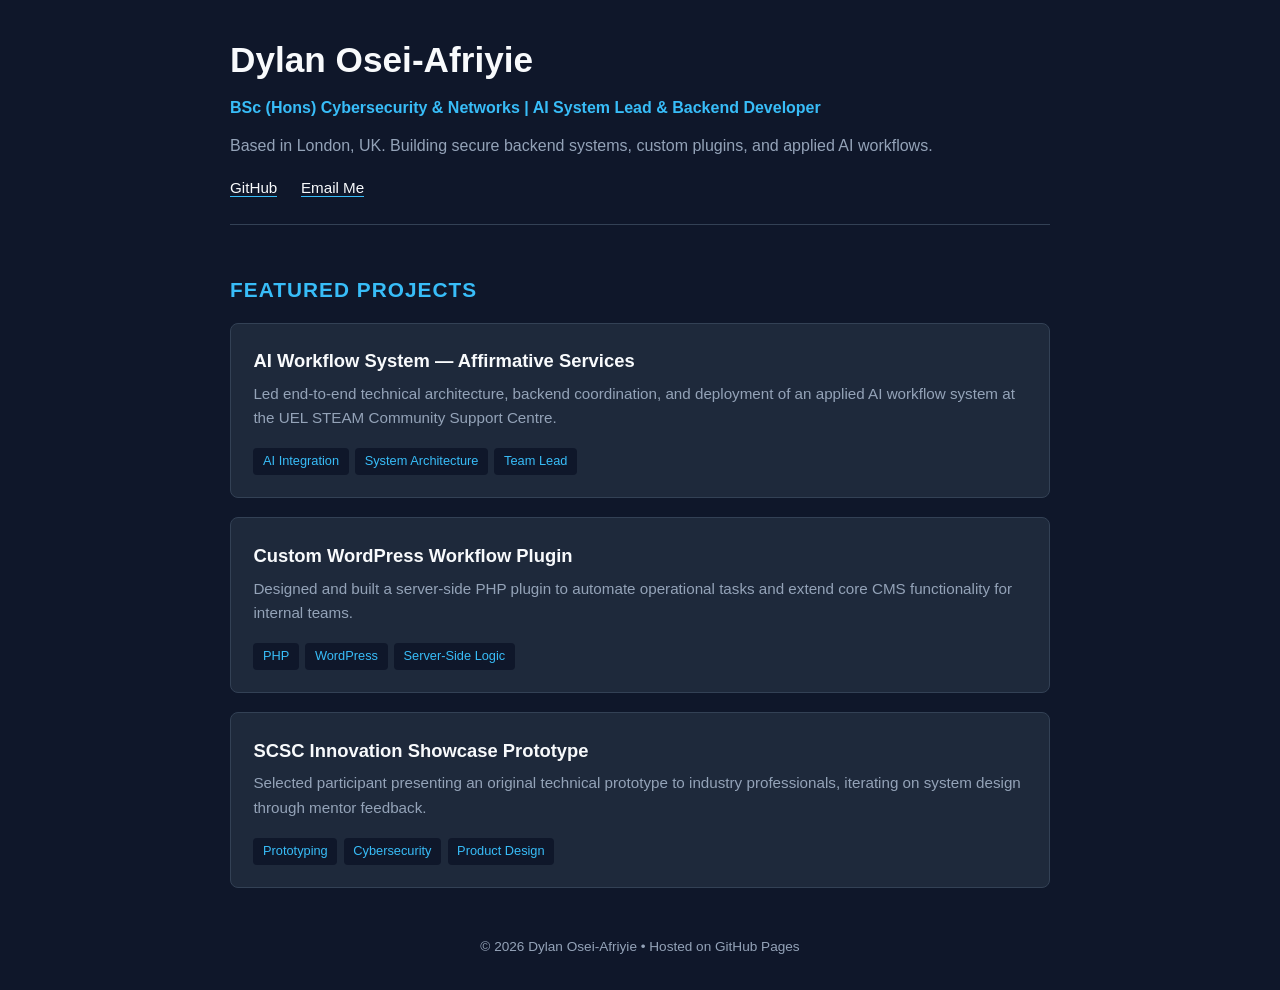
==== index.html @ 4ceb69cf "o" ====
<!DOCTYPE html>
<html lang="en">
<head>
  <meta charset="UTF-8" />
  <meta name="viewport" content="width=device-width, initial-scale=1.0" />
  <title>Dylan Osei-Afriyie | Cybersecurity & AI Systems</title>
  <style>
    :root {
      --bg: #0f172a;
      --card: #1e293b;
      --text: #f8fafc;
      --muted: #94a3b8;
      --accent: #38bdf8;
    }
    * { box-sizing: border-box; margin: 0; padding: 0; }
    body {
      font-family: -apple-system, BlinkMacSystemFont, "Segoe UI", Roboto, sans-serif;
      background: var(--bg);
      color: var(--text);
      line-height: 1.6;
      padding: 2rem 1rem;
    }
    .container { max-width: 820px; margin: 0 auto; }
    header { margin-bottom: 3rem; border-bottom: 1px solid #334155; padding-bottom: 1.5rem; }
    h1 { font-size: 2.2rem; margin-bottom: 0.4rem; }
    .subtitle { color: var(--accent); font-weight: 600; margin-bottom: 0.8rem; }
    .links a {
      color: var(--text);
      text-decoration: none;
      margin-right: 1.2rem;
      font-size: 0.95rem;
      border-bottom: 1px solid var(--accent);
    }
    h2 { font-size: 1.3rem; margin: 2rem 0 1rem; color: var(--accent); text-transform: uppercase; letter-spacing: 0.05em; }
    .grid { display: grid; gap: 1.2rem; }
    .card {
      background: var(--card);
      padding: 1.4rem;
      border-radius: 8px;
      border: 1px solid #334155;
    }
    .card h3 { margin-bottom: 0.4rem; font-size: 1.15rem; }
    .card p { color: var(--muted); font-size: 0.95rem; margin-bottom: 0.8rem; }
    .tags span {
      display: inline-block;
      background: #0f172a;
      color: var(--accent);
      font-size: 0.8rem;
      padding: 0.2rem 0.6rem;
      border-radius: 4px;
      margin-right: 0.4rem;
      margin-top: 0.3rem;
    }
    footer { margin-top: 3rem; text-align: center; color: var(--muted); font-size: 0.85rem; }
  </style>
</head>
<body>
  <div class="container">
    <header>
      <h1>Dylan Osei-Afriyie</h1>
      <div class="subtitle">BSc (Hons) Cybersecurity & Networks | AI System Lead & Backend Developer</div>
      <p style="color: var(--muted); margin-bottom: 1rem;">
        Based in London, UK. Building secure backend systems, custom plugins, and applied AI workflows.
      </p>
      <div class="links">
        <a href="https://github.com/Pandex32" target="_blank">GitHub</a>
        <a href="mailto:dylan.osei123@gmail.com">Email Me</a>
      </div>
    </header>

    <section>
      <h2>Featured Projects</h2>
      <div class="grid">
        <div class="card">
          <h3>AI Workflow System — Affirmative Services</h3>
          <p>Led end-to-end technical architecture, backend coordination, and deployment of an applied AI workflow system at the UEL STEAM Community Support Centre.</p>
          <div class="tags">
            <span>AI Integration</span><span>System Architecture</span><span>Team Lead</span>
          </div>
        </div>

        <div class="card">
          <h3>Custom WordPress Workflow Plugin</h3>
          <p>Designed and built a server-side PHP plugin to automate operational tasks and extend core CMS functionality for internal teams.</p>
          <div class="tags">
            <span>PHP</span><span>WordPress</span><span>Server-Side Logic</span>
          </div>
        </div>

        <div class="card">
          <h3>SCSC Innovation Showcase Prototype</h3>
          <p>Selected participant presenting an original technical prototype to industry professionals, iterating on system design through mentor feedback.</p>
          <div class="tags">
            <span>Prototyping</span><span>Cybersecurity</span><span>Product Design</span>
          </div>
        </div>
      </div>
    </section>

    <footer>
      &copy; 2026 Dylan Osei-Afriyie &bull; Hosted on GitHub Pages
    </footer>
  </div>
</body>
</html>
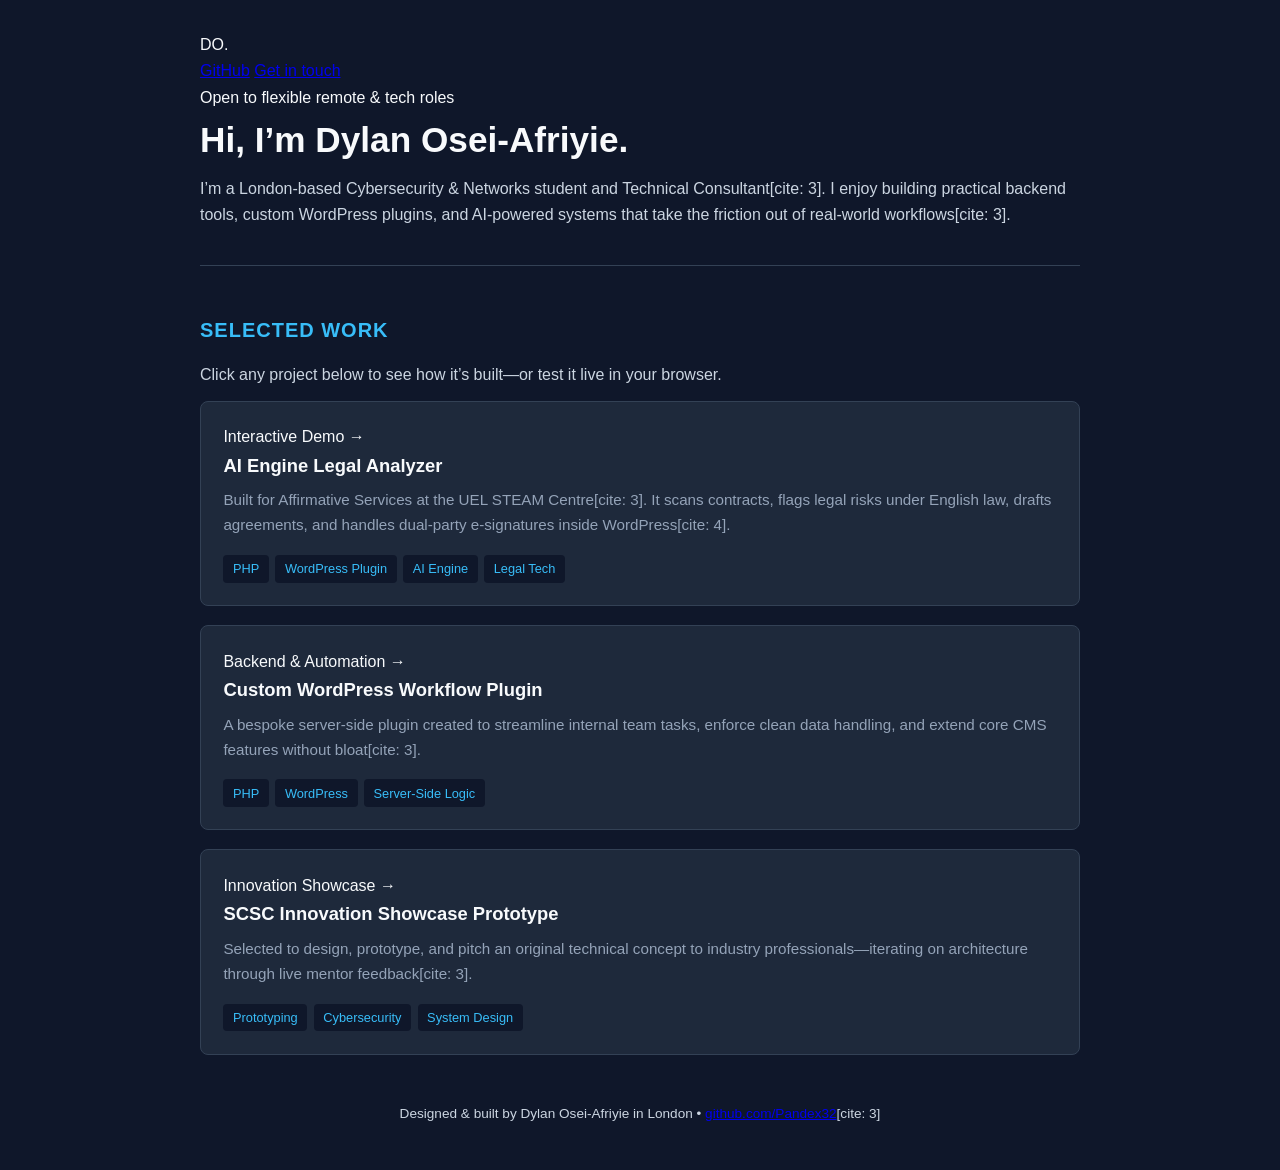
==== commit 00a3324b: "Update index.html" ====
--- a/index.html
+++ b/index.html
@@ -3,102 +3,91 @@
 <head>
   <meta charset="UTF-8" />
   <meta name="viewport" content="width=device-width, initial-scale=1.0" />
-  <title>Dylan Osei-Afriyie | Cybersecurity & AI Systems</title>
-  <style>
-    :root {
-      --bg: #0f172a;
-      --card: #1e293b;
-      --text: #f8fafc;
-      --muted: #94a3b8;
-      --accent: #38bdf8;
-    }
-    * { box-sizing: border-box; margin: 0; padding: 0; }
-    body {
-      font-family: -apple-system, BlinkMacSystemFont, "Segoe UI", Roboto, sans-serif;
-      background: var(--bg);
-      color: var(--text);
-      line-height: 1.6;
-      padding: 2rem 1rem;
-    }
-    .container { max-width: 820px; margin: 0 auto; }
-    header { margin-bottom: 3rem; border-bottom: 1px solid #334155; padding-bottom: 1.5rem; }
-    h1 { font-size: 2.2rem; margin-bottom: 0.4rem; }
-    .subtitle { color: var(--accent); font-weight: 600; margin-bottom: 0.8rem; }
-    .links a {
-      color: var(--text);
-      text-decoration: none;
-      margin-right: 1.2rem;
-      font-size: 0.95rem;
-      border-bottom: 1px solid var(--accent);
-    }
-    h2 { font-size: 1.3rem; margin: 2rem 0 1rem; color: var(--accent); text-transform: uppercase; letter-spacing: 0.05em; }
-    .grid { display: grid; gap: 1.2rem; }
-    .card {
-      background: var(--card);
-      padding: 1.4rem;
-      border-radius: 8px;
-      border: 1px solid #334155;
-    }
-    .card h3 { margin-bottom: 0.4rem; font-size: 1.15rem; }
-    .card p { color: var(--muted); font-size: 0.95rem; margin-bottom: 0.8rem; }
-    .tags span {
-      display: inline-block;
-      background: #0f172a;
-      color: var(--accent);
-      font-size: 0.8rem;
-      padding: 0.2rem 0.6rem;
-      border-radius: 4px;
-      margin-right: 0.4rem;
-      margin-top: 0.3rem;
-    }
-    footer { margin-top: 3rem; text-align: center; color: var(--muted); font-size: 0.85rem; }
-  </style>
+  <title>Dylan Osei-Afriyie — Cybersecurity, Backend &amp; AI Systems</title>
+  <link rel="preconnect" href="https://fonts.googleapis.com">
+  <link rel="preconnect" href="https://fonts.gstatic.com" crossorigin>
+  <link href="https://fonts.googleapis.com/css2?family=Fraunces:opsz,wght@9..144,500;9..144,600&family=Plus+Jakarta+Sans:wght@400;500;600&display=swap" rel="stylesheet">
+  <link rel="stylesheet" href="style.css" />
 </head>
 <body>
   <div class="container">
-    <header>
-      <h1>Dylan Osei-Afriyie</h1>
-      <div class="subtitle">BSc (Hons) Cybersecurity & Networks | AI System Lead & Backend Developer</div>
-      <p style="color: var(--muted); margin-bottom: 1rem;">
-        Based in London, UK. Building secure backend systems, custom plugins, and applied AI workflows.
+    <nav class="top-nav">
+      <span class="monogram">DO.</span>
+      <div class="nav-links">
+        <a href="https://github.com/Pandex32" target="_blank" rel="noopener">GitHub</a>
+        <a href="mailto:dylan.osei123@gmail.com" class="btn-contact">Get in touch</a>
+      </div>
+    </nav>
+
+    <header class="hero">
+      <div class="status-pill">
+        <span class="dot"></span> Open to flexible remote &amp; tech roles
+      </div>
+      <h1>Hi, I’m Dylan Osei-Afriyie.</h1>
+      <p class="lead">
+        I’m a London-based Cybersecurity &amp; Networks student and Technical Consultant[cite: 3]. I enjoy building practical backend tools, custom WordPress plugins, and AI-powered systems that take the friction out of real-world workflows[cite: 3].
       </p>
-      <div class="links">
-        <a href="https://github.com/Pandex32" target="_blank">GitHub</a>
-        <a href="mailto:dylan.osei123@gmail.com">Email Me</a>
-      </div>
     </header>
 
     <section>
-      <h2>Featured Projects</h2>
+      <div class="section-header">
+        <h2>Selected Work</h2>
+        <p>Click any project below to see how it’s built—or test it live in your browser.</p>
+      </div>
+
       <div class="grid">
-        <div class="card">
-          <h3>AI Workflow System — Affirmative Services</h3>
-          <p>Led end-to-end technical architecture, backend coordination, and deployment of an applied AI workflow system at the UEL STEAM Community Support Centre.</p>
-          <div class="tags">
-            <span>AI Integration</span><span>System Architecture</span><span>Team Lead</span>
-          </div>
-        </div>
+        <a href="projects/legal-analyzer.html" class="card-link">
+          <article class="card">
+            <div class="card-top">
+              <span class="badge badge-live">Interactive Demo</span>
+              <span class="arrow">&rarr;</span>
+            </div>
+            <h3>AI Engine Legal Analyzer</h3>
+            <p>
+              Built for Affirmative Services at the UEL STEAM Centre[cite: 3]. It scans contracts, flags legal risks under English law, drafts agreements, and handles dual-party e-signatures inside WordPress[cite: 4].
+            </p>
+            <div class="tags">
+              <span>PHP</span><span>WordPress Plugin</span><span>AI Engine</span><span>Legal Tech</span>
+            </div>
+          </article>
+        </a>
 
-        <div class="card">
-          <h3>Custom WordPress Workflow Plugin</h3>
-          <p>Designed and built a server-side PHP plugin to automate operational tasks and extend core CMS functionality for internal teams.</p>
-          <div class="tags">
-            <span>PHP</span><span>WordPress</span><span>Server-Side Logic</span>
-          </div>
-        </div>
+        <a href="projects/wordpress-plugin.html" class="card-link">
+          <article class="card">
+            <div class="card-top">
+              <span class="badge">Backend &amp; Automation</span>
+              <span class="arrow">&rarr;</span>
+            </div>
+            <h3>Custom WordPress Workflow Plugin</h3>
+            <p>
+              A bespoke server-side plugin created to streamline internal team tasks, enforce clean data handling, and extend core CMS features without bloat[cite: 3].
+            </p>
+            <div class="tags">
+              <span>PHP</span><span>WordPress</span><span>Server-Side Logic</span>
+            </div>
+          </article>
+        </a>
 
-        <div class="card">
-          <h3>SCSC Innovation Showcase Prototype</h3>
-          <p>Selected participant presenting an original technical prototype to industry professionals, iterating on system design through mentor feedback.</p>
-          <div class="tags">
-            <span>Prototyping</span><span>Cybersecurity</span><span>Product Design</span>
-          </div>
-        </div>
+        <a href="projects/scsc-showcase.html" class="card-link">
+          <article class="card">
+            <div class="card-top">
+              <span class="badge">Innovation Showcase</span>
+              <span class="arrow">&rarr;</span>
+            </div>
+            <h3>SCSC Innovation Showcase Prototype</h3>
+            <p>
+              Selected to design, prototype, and pitch an original technical concept to industry professionals—iterating on architecture through live mentor feedback[cite: 3].
+            </p>
+            <div class="tags">
+              <span>Prototyping</span><span>Cybersecurity</span><span>System Design</span>
+            </div>
+          </article>
+        </a>
       </div>
     </section>
 
     <footer>
-      &copy; 2026 Dylan Osei-Afriyie &bull; Hosted on GitHub Pages
+      <p>Designed &amp; built by Dylan Osei-Afriyie in London &bull; <a href="https://github.com/Pandex32" target="_blank" rel="noopener">github.com/Pandex32</a>[cite: 3]</p>
     </footer>
   </div>
 </body>
--- a/style.css
+++ b/style.css
@@ -0,0 +1,177 @@
+:root {
+  --bg: #0f172a;
+  --card: #1e293b;
+  --text: #f8fafc;
+  --muted: #94a3b8;
+  --body-text: #cbd5e1;
+  --accent: #38bdf8;
+  --border: #334155;
+}
+
+* {
+  box-sizing: border-box;
+  margin: 0;
+  padding: 0;
+}
+
+body {
+  font-family: -apple-system, BlinkMacSystemFont, "Segoe UI", Roboto, sans-serif;
+  background: var(--bg);
+  color: var(--text);
+  line-height: 1.65;
+  padding: 2rem 1rem;
+}
+
+.container {
+  max-width: 880px;
+  margin: 0 auto;
+}
+
+/* Header & Navigation */
+header {
+  margin-bottom: 3rem;
+  border-bottom: 1px solid var(--border);
+  padding-bottom: 1.5rem;
+}
+
+h1 {
+  font-size: 2.2rem;
+  margin-bottom: 0.4rem;
+}
+
+.subtitle {
+  color: var(--accent);
+  font-weight: 600;
+  margin-bottom: 0.8rem;
+}
+
+.bio {
+  color: var(--muted);
+  margin-bottom: 1rem;
+}
+
+.meta {
+  color: var(--muted);
+  font-size: 0.9rem;
+  margin-bottom: 2rem;
+}
+
+.links a {
+  color: var(--text);
+  text-decoration: none;
+  margin-right: 1.2rem;
+  font-size: 0.95rem;
+  border-bottom: 1px solid var(--accent);
+  transition: color 0.15s ease;
+}
+
+.links a:hover {
+  color: var(--accent);
+}
+
+.back-link {
+  display: inline-block;
+  color: var(--accent);
+  text-decoration: none;
+  margin-bottom: 1.5rem;
+  font-weight: 500;
+}
+
+.back-link:hover {
+  text-decoration: underline;
+}
+
+/* Sections & Typography */
+h2 {
+  font-size: 1.25rem;
+  margin: 2.2rem 0 0.9rem;
+  color: var(--accent);
+  text-transform: uppercase;
+  letter-spacing: 0.05em;
+}
+
+p, li {
+  color: var(--body-text);
+  margin-bottom: 0.8rem;
+}
+
+ul {
+  padding-left: 1.4rem;
+}
+
+/* Project Cards Grid */
+.grid {
+  display: grid;
+  gap: 1.2rem;
+}
+
+a.card-link {
+  text-decoration: none;
+  color: inherit;
+  display: block;
+}
+
+.card {
+  background: var(--card);
+  padding: 1.4rem;
+  border-radius: 8px;
+  border: 1px solid var(--border);
+  transition: transform 0.15s ease, border-color 0.15s ease;
+}
+
+a.card-link:hover .card {
+  transform: translateY(-3px);
+  border-color: var(--accent);
+}
+
+.card h3 {
+  margin-bottom: 0.4rem;
+  font-size: 1.15rem;
+  color: var(--text);
+}
+
+.card p {
+  color: var(--muted);
+  font-size: 0.95rem;
+  margin-bottom: 0.8rem;
+}
+
+/* Tech Tags */
+.tags span {
+  display: inline-block;
+  background: var(--bg);
+  color: var(--accent);
+  font-size: 0.8rem;
+  padding: 0.2rem 0.6rem;
+  border-radius: 4px;
+  margin-right: 0.4rem;
+  margin-top: 0.3rem;
+}
+
+/* Case Study Diagram & Demo Frame */
+.diagram-box {
+  background: var(--card);
+  border: 1px solid var(--border);
+  border-radius: 8px;
+  padding: 1.2rem;
+  margin: 1.2rem 0;
+  font-family: monospace;
+  color: var(--accent);
+  overflow-x: auto;
+}
+
+.demo-frame {
+  width: 100%;
+  height: 780px;
+  border: 1px solid var(--border);
+  border-radius: 8px;
+  background: #ffffff;
+  margin-top: 0.8rem;
+}
+
+footer {
+  margin-top: 3rem;
+  text-align: center;
+  color: var(--muted);
+  font-size: 0.85rem;
+}
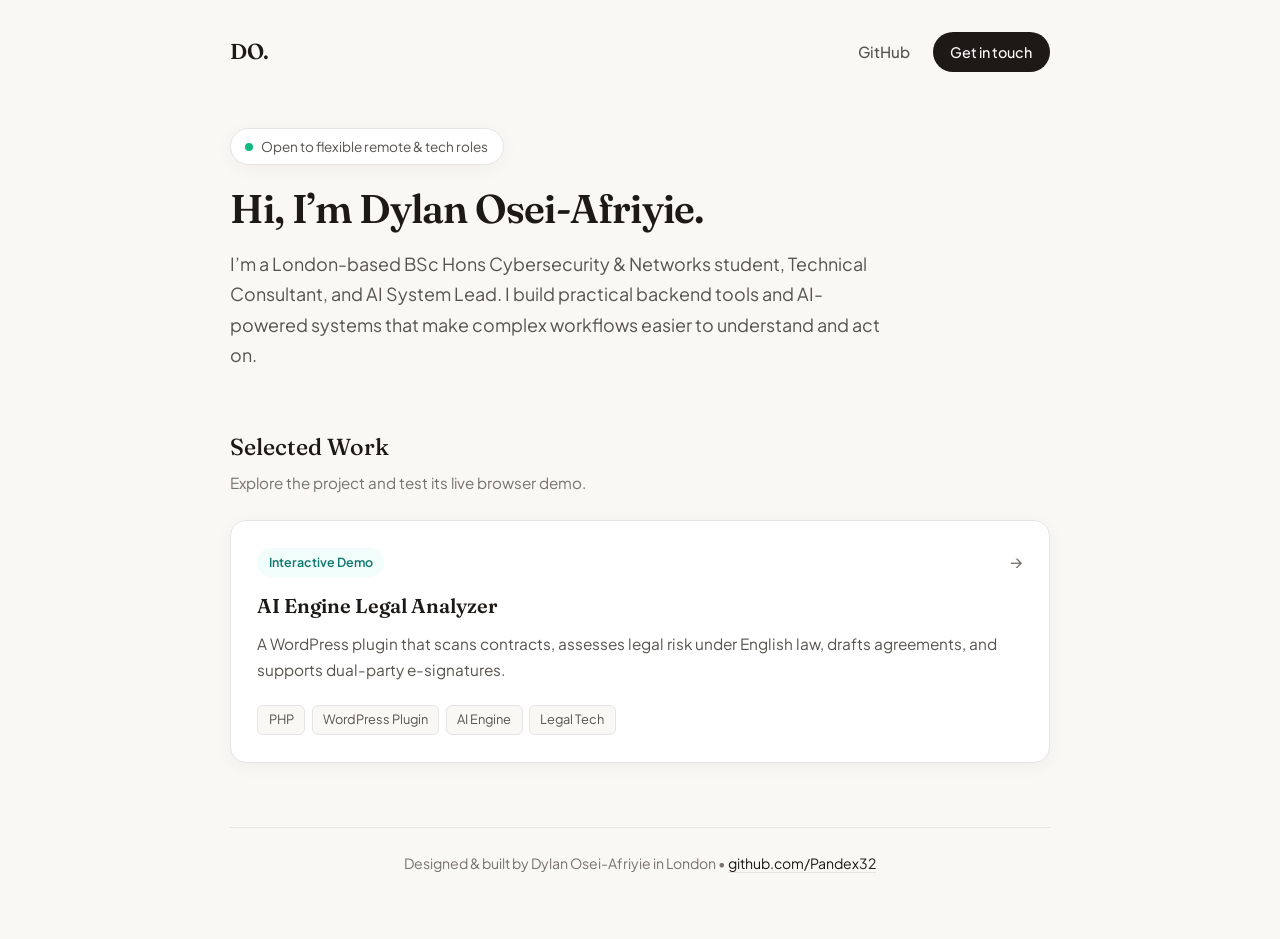
==== commit e8c68363: "o" ====
--- a/index.html
+++ b/index.html
@@ -1,13 +1,13 @@
 <!DOCTYPE html>
 <html lang="en">
 <head>
-  <meta charset="UTF-8" />
-  <meta name="viewport" content="width=device-width, initial-scale=1.0" />
-  <title>Dylan Osei-Afriyie — Cybersecurity, Backend &amp; AI Systems</title>
+  <meta charset="UTF-8">
+  <meta name="viewport" content="width=device-width, initial-scale=1.0">
+  <title>Dylan Osei-Afriyie — Cybersecurity, AI &amp; Legal Tech</title>
   <link rel="preconnect" href="https://fonts.googleapis.com">
   <link rel="preconnect" href="https://fonts.gstatic.com" crossorigin>
   <link href="https://fonts.googleapis.com/css2?family=Fraunces:opsz,wght@9..144,500;9..144,600&family=Plus+Jakarta+Sans:wght@400;500;600&display=swap" rel="stylesheet">
-  <link rel="stylesheet" href="style.css" />
+  <link rel="stylesheet" href="style.css">
 </head>
 <body>
   <div class="container">
@@ -20,19 +20,15 @@
     </nav>
 
     <header class="hero">
-      <div class="status-pill">
-        <span class="dot"></span> Open to flexible remote &amp; tech roles
-      </div>
+      <div class="status-pill"><span class="dot"></span> Open to flexible remote &amp; tech roles</div>
       <h1>Hi, I’m Dylan Osei-Afriyie.</h1>
-      <p class="lead">
-        I’m a London-based Cybersecurity &amp; Networks student and Technical Consultant[cite: 3]. I enjoy building practical backend tools, custom WordPress plugins, and AI-powered systems that take the friction out of real-world workflows[cite: 3].
-      </p>
+      <p class="lead">I’m a London-based BSc Hons Cybersecurity &amp; Networks student, Technical Consultant, and AI System Lead. I build practical backend tools and AI-powered systems that make complex workflows easier to understand and act on.</p>
     </header>
 
     <section>
       <div class="section-header">
         <h2>Selected Work</h2>
-        <p>Click any project below to see how it’s built—or test it live in your browser.</p>
+        <p>Explore the project and test its live browser demo.</p>
       </div>
 
       <div class="grid">
@@ -43,43 +39,9 @@
               <span class="arrow">&rarr;</span>
             </div>
             <h3>AI Engine Legal Analyzer</h3>
-            <p>
-              Built for Affirmative Services at the UEL STEAM Centre[cite: 3]. It scans contracts, flags legal risks under English law, drafts agreements, and handles dual-party e-signatures inside WordPress[cite: 4].
-            </p>
+            <p>A WordPress plugin that scans contracts, assesses legal risk under English law, drafts agreements, and supports dual-party e-signatures.</p>
             <div class="tags">
               <span>PHP</span><span>WordPress Plugin</span><span>AI Engine</span><span>Legal Tech</span>
-            </div>
-          </article>
-        </a>
-
-        <a href="projects/wordpress-plugin.html" class="card-link">
-          <article class="card">
-            <div class="card-top">
-              <span class="badge">Backend &amp; Automation</span>
-              <span class="arrow">&rarr;</span>
-            </div>
-            <h3>Custom WordPress Workflow Plugin</h3>
-            <p>
-              A bespoke server-side plugin created to streamline internal team tasks, enforce clean data handling, and extend core CMS features without bloat[cite: 3].
-            </p>
-            <div class="tags">
-              <span>PHP</span><span>WordPress</span><span>Server-Side Logic</span>
-            </div>
-          </article>
-        </a>
-
-        <a href="projects/scsc-showcase.html" class="card-link">
-          <article class="card">
-            <div class="card-top">
-              <span class="badge">Innovation Showcase</span>
-              <span class="arrow">&rarr;</span>
-            </div>
-            <h3>SCSC Innovation Showcase Prototype</h3>
-            <p>
-              Selected to design, prototype, and pitch an original technical concept to industry professionals—iterating on architecture through live mentor feedback[cite: 3].
-            </p>
-            <div class="tags">
-              <span>Prototyping</span><span>Cybersecurity</span><span>System Design</span>
             </div>
           </article>
         </a>
@@ -87,7 +49,7 @@
     </section>
 
     <footer>
-      <p>Designed &amp; built by Dylan Osei-Afriyie in London &bull; <a href="https://github.com/Pandex32" target="_blank" rel="noopener">github.com/Pandex32</a>[cite: 3]</p>
+      <p>Designed &amp; built by Dylan Osei-Afriyie in London &bull; <a href="https://github.com/Pandex32" target="_blank" rel="noopener">github.com/Pandex32</a></p>
     </footer>
   </div>
 </body>
--- a/style.css
+++ b/style.css
@@ -1,11 +1,14 @@
 :root {
-  --bg: #0f172a;
-  --card: #1e293b;
-  --text: #f8fafc;
-  --muted: #94a3b8;
-  --body-text: #cbd5e1;
-  --accent: #38bdf8;
-  --border: #334155;
+  --bg: #faf8f5;
+  --surface: #ffffff;
+  --ink: #1c1917;
+  --muted: #57534e;
+  --subtle: #78716c;
+  --accent: #0f766e;
+  --accent-soft: #f0fdfa;
+  --border: #e7e5e4;
+  --shadow: 0 4px 20px -2px rgba(28, 25, 23, 0.05);
+  --shadow-hover: 0 12px 28px -4px rgba(28, 25, 23, 0.1);
 }
 
 * {
@@ -15,94 +18,132 @@
 }
 
 body {
-  font-family: -apple-system, BlinkMacSystemFont, "Segoe UI", Roboto, sans-serif;
+  font-family: "Plus Jakarta Sans", -apple-system, BlinkMacSystemFont, sans-serif;
   background: var(--bg);
-  color: var(--text);
-  line-height: 1.65;
-  padding: 2rem 1rem;
+  color: var(--ink);
+  line-height: 1.7;
+  padding: 2rem 1.25rem 4rem;
+  -webkit-font-smoothing: antialiased;
 }
 
 .container {
-  max-width: 880px;
+  max-width: 820px;
   margin: 0 auto;
 }
 
-/* Header & Navigation */
-header {
-  margin-bottom: 3rem;
-  border-bottom: 1px solid var(--border);
-  padding-bottom: 1.5rem;
+/* Top Navigation */
+.top-nav {
+  display: flex;
+  justify-content: space-between;
+  align-items: center;
+  margin-bottom: 3.5rem;
+}
+
+.monogram {
+  font-family: "Fraunces", Georgia, serif;
+  font-weight: 600;
+  font-size: 1.35rem;
+  color: var(--ink);
+  letter-spacing: -0.02em;
+}
+
+.nav-links {
+  display: flex;
+  align-items: center;
+  gap: 1.4rem;
+}
+
+.nav-links a {
+  text-decoration: none;
+  color: var(--muted);
+  font-size: 0.95rem;
+  font-weight: 500;
+  transition: color 0.15s ease;
+}
+
+.nav-links a:hover {
+  color: var(--ink);
+}
+
+.nav-links a.btn-contact {
+  background: var(--ink);
+  color: #ffffff;
+  padding: 0.5rem 1.1rem;
+  border-radius: 999px;
+  font-size: 0.9rem;
+  transition: background 0.15s ease, transform 0.15s ease;
+}
+
+.nav-links a.btn-contact:hover {
+  background: var(--accent);
+  color: #ffffff;
+  transform: translateY(-1px);
+}
+
+/* Hero Section */
+.hero {
+  margin-bottom: 3.5rem;
+}
+
+.status-pill {
+  display: inline-flex;
+  align-items: center;
+  gap: 0.5rem;
+  background: var(--surface);
+  border: 1px solid var(--border);
+  padding: 0.35rem 0.9rem;
+  border-radius: 999px;
+  font-size: 0.85rem;
+  color: var(--muted);
+  margin-bottom: 1.25rem;
+  box-shadow: var(--shadow);
+}
+
+.dot {
+  width: 8px;
+  height: 8px;
+  background: #10b981;
+  border-radius: 50%;
 }
 
 h1 {
-  font-size: 2.2rem;
-  margin-bottom: 0.4rem;
-}
-
-.subtitle {
-  color: var(--accent);
+  font-family: "Fraunces", Georgia, serif;
+  font-size: 2.5rem;
   font-weight: 600;
-  margin-bottom: 0.8rem;
-}
-
-.bio {
-  color: var(--muted);
+  line-height: 1.2;
+  letter-spacing: -0.02em;
   margin-bottom: 1rem;
-}
-
-.meta {
-  color: var(--muted);
-  font-size: 0.9rem;
-  margin-bottom: 2rem;
-}
-
-.links a {
-  color: var(--text);
-  text-decoration: none;
-  margin-right: 1.2rem;
+  color: var(--ink);
+}
+
+.lead {
+  font-size: 1.12rem;
+  color: var(--muted);
+  max-width: 660px;
+}
+
+/* Section Headers */
+.section-header {
+  margin-bottom: 1.5rem;
+}
+
+h2 {
+  font-family: "Fraunces", Georgia, serif;
+  font-size: 1.45rem;
+  font-weight: 500;
+  color: var(--ink);
+  margin-bottom: 0.25rem;
+}
+
+.section-header p {
+  color: var(--subtle);
   font-size: 0.95rem;
-  border-bottom: 1px solid var(--accent);
-  transition: color 0.15s ease;
-}
-
-.links a:hover {
-  color: var(--accent);
-}
-
-.back-link {
-  display: inline-block;
-  color: var(--accent);
-  text-decoration: none;
-  margin-bottom: 1.5rem;
-  font-weight: 500;
-}
-
-.back-link:hover {
-  text-decoration: underline;
-}
-
-/* Sections & Typography */
-h2 {
-  font-size: 1.25rem;
-  margin: 2.2rem 0 0.9rem;
-  color: var(--accent);
-  text-transform: uppercase;
-  letter-spacing: 0.05em;
-}
-
-p, li {
-  color: var(--body-text);
-  margin-bottom: 0.8rem;
-}
-
-ul {
-  padding-left: 1.4rem;
-}
-
-/* Project Cards Grid */
+}
+
+/* Cards */
 .grid {
   display: grid;
-  gap: 1.2rem;
+  gap: 1.35rem;
 }
 
 a.card-link {
@@ -112,66 +153,155 @@
 }
 
 .card {
-  background: var(--card);
-  padding: 1.4rem;
-  border-radius: 8px;
-  border: 1px solid var(--border);
-  transition: transform 0.15s ease, border-color 0.15s ease;
+  background: var(--surface);
+  border: 1px solid var(--border);
+  border-radius: 16px;
+  padding: 1.65rem;
+  box-shadow: var(--shadow);
+  transition: transform 0.2s ease, box-shadow 0.2s ease, border-color 0.2s ease;
 }
 
 a.card-link:hover .card {
   transform: translateY(-3px);
-  border-color: var(--accent);
+  box-shadow: var(--shadow-hover);
+  border-color: #cbd5e1;
+}
+
+.card-top {
+  display: flex;
+  justify-content: space-between;
+  align-items: center;
+  margin-bottom: 0.75rem;
+}
+
+.badge {
+  font-size: 0.78rem;
+  font-weight: 600;
+  color: var(--subtle);
+  background: #f5f5f4;
+  padding: 0.25rem 0.7rem;
+  border-radius: 999px;
+}
+
+.badge-live {
+  background: var(--accent-soft);
+  color: var(--accent);
+}
+
+.arrow {
+  color: var(--subtle);
+  font-size: 1.1rem;
+  transition: transform 0.2s ease, color 0.2s ease;
+}
+
+a.card-link:hover .arrow {
+  transform: translateX(4px);
+  color: var(--accent);
 }
 
 .card h3 {
-  margin-bottom: 0.4rem;
-  font-size: 1.15rem;
-  color: var(--text);
+  font-family: "Fraunces", Georgia, serif;
+  font-size: 1.25rem;
+  font-weight: 600;
+  margin-bottom: 0.5rem;
+  color: var(--ink);
 }
 
 .card p {
   color: var(--muted);
-  font-size: 0.95rem;
-  margin-bottom: 0.8rem;
-}
-
-/* Tech Tags */
+  font-size: 0.96rem;
+  margin-bottom: 1.1rem;
+}
+
 .tags span {
   display: inline-block;
+  font-size: 0.8rem;
+  color: var(--muted);
   background: var(--bg);
+  border: 1px solid var(--border);
+  padding: 0.2rem 0.65rem;
+  border-radius: 6px;
+  margin-right: 0.4rem;
+  margin-top: 0.25rem;
+}
+
+/* Case Study Inner Pages */
+.back-link {
+  display: inline-flex;
+  align-items: center;
+  gap: 0.4rem;
+  text-decoration: none;
+  color: var(--muted);
+  font-size: 0.92rem;
+  font-weight: 500;
+  margin-bottom: 2rem;
+  transition: color 0.15s ease;
+}
+
+.back-link:hover {
   color: var(--accent);
-  font-size: 0.8rem;
-  padding: 0.2rem 0.6rem;
-  border-radius: 4px;
-  margin-right: 0.4rem;
-  margin-top: 0.3rem;
-}
-
-/* Case Study Diagram & Demo Frame */
-.diagram-box {
-  background: var(--card);
-  border: 1px solid var(--border);
-  border-radius: 8px;
-  padding: 1.2rem;
+}
+
+.meta {
+  color: var(--subtle);
+  font-size: 0.95rem;
+  margin-bottom: 2rem;
+}
+
+.case-section {
+  margin-top: 2.4rem;
+}
+
+.case-section p, .case-section li {
+  color: var(--muted);
+  margin-bottom: 0.85rem;
+}
+
+.case-section ul {
+  padding-left: 1.3rem;
+}
+
+.flow-card {
+  background: var(--surface);
+  border: 1px solid var(--border);
+  border-radius: 12px;
+  padding: 1.2rem 1.4rem;
   margin: 1.2rem 0;
-  font-family: monospace;
-  color: var(--accent);
-  overflow-x: auto;
+  font-size: 0.92rem;
+  color: var(--ink);
+  box-shadow: var(--shadow);
 }
 
 .demo-frame {
   width: 100%;
   height: 780px;
   border: 1px solid var(--border);
-  border-radius: 8px;
+  border-radius: 16px;
   background: #ffffff;
-  margin-top: 0.8rem;
+  box-shadow: var(--shadow);
+  margin-top: 1rem;
 }
 
 footer {
-  margin-top: 3rem;
+  margin-top: 4rem;
+  padding-top: 1.5rem;
+  border-top: 1px solid var(--border);
   text-align: center;
-  color: var(--muted);
-  font-size: 0.85rem;
+  color: var(--subtle);
+  font-size: 0.88rem;
+}
+
+footer a {
+  color: var(--ink);
+  text-decoration: none;
+  border-bottom: 1px solid var(--border);
+}
+
+footer a:hover {
+  border-color: var(--accent);
+}
+
+@media (max-width: 600px) {
+  h1 { font-size: 2rem; }
+  .card { padding: 1.3rem; }
 }
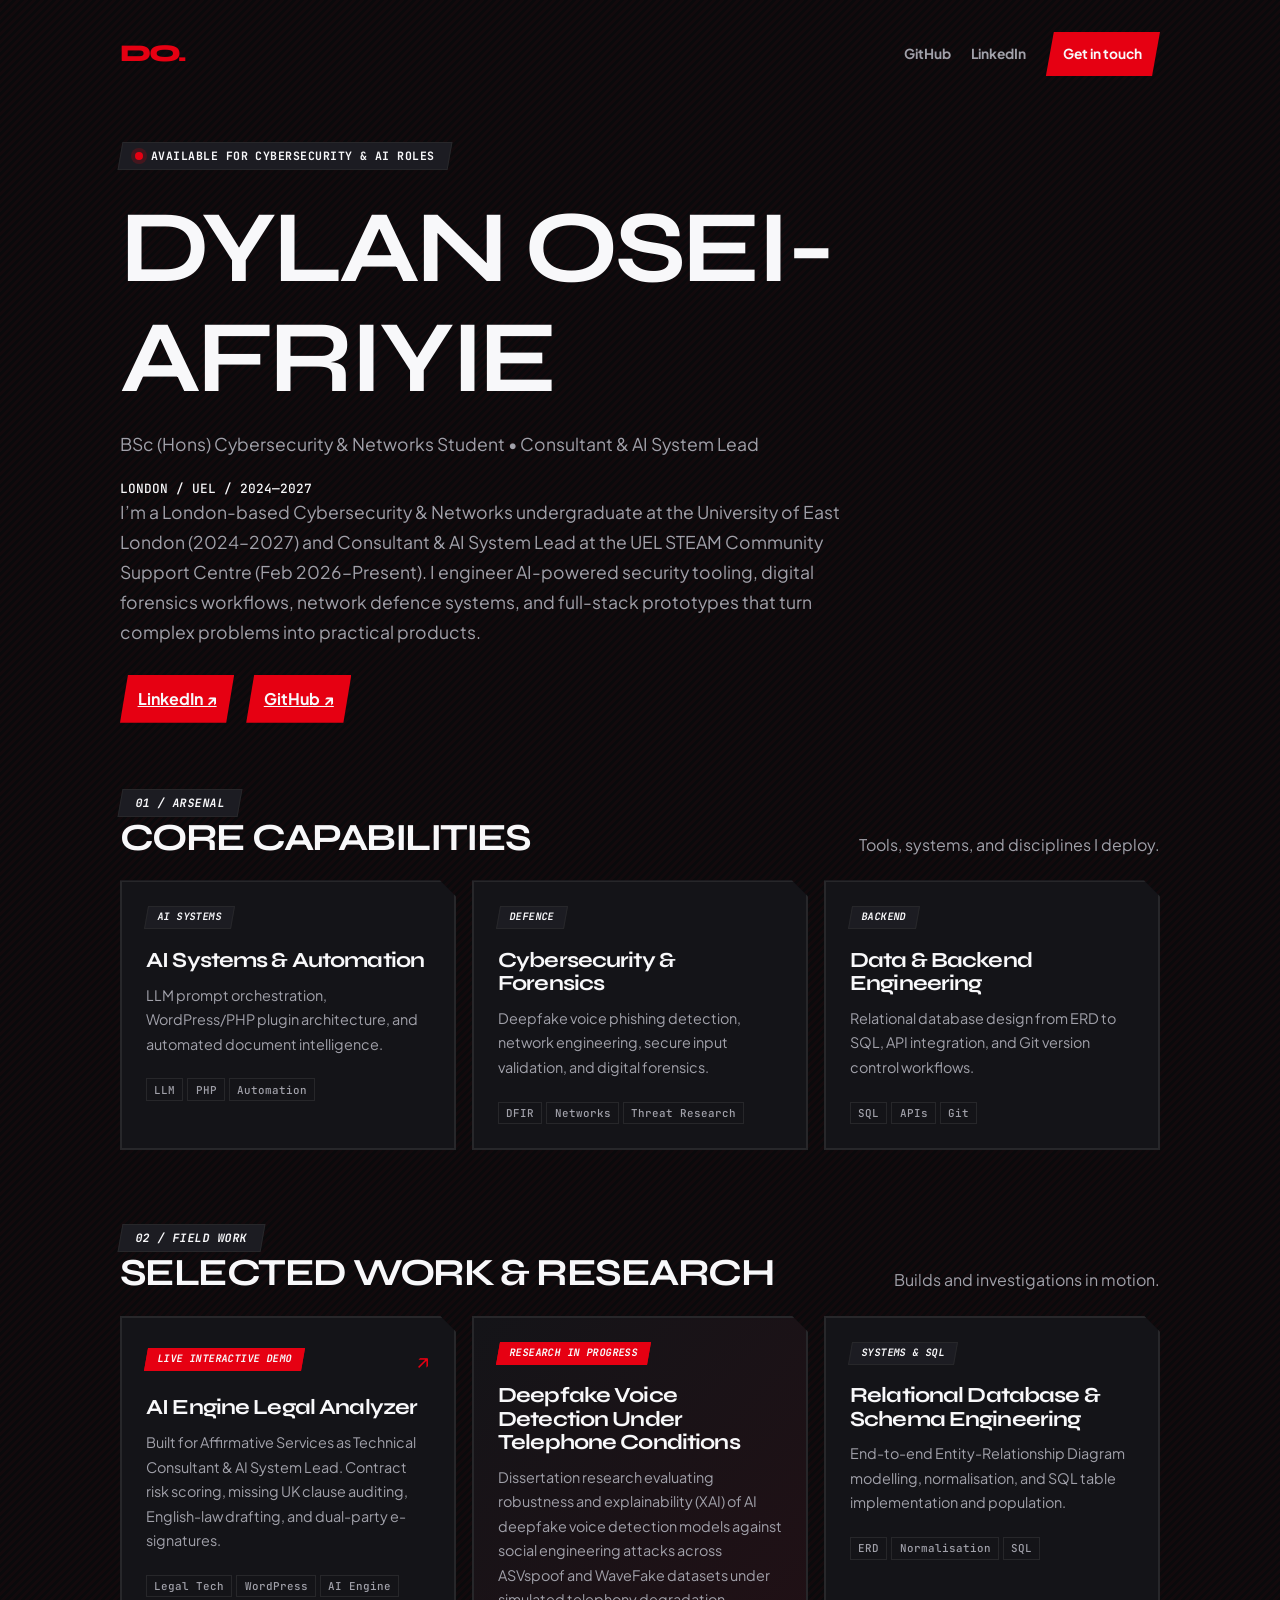
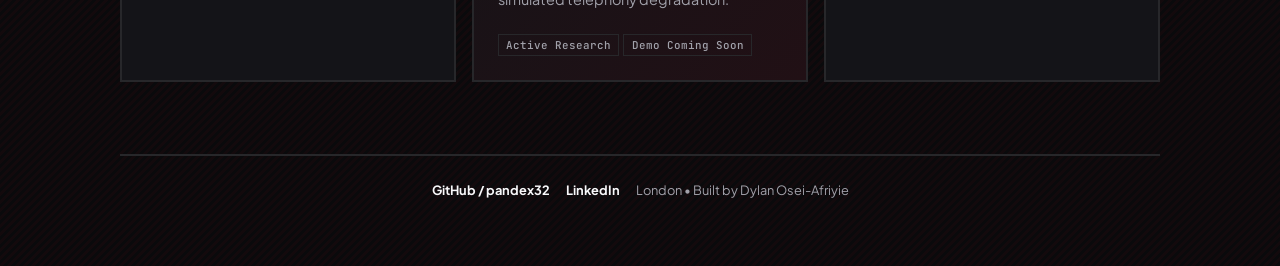
==== commit 986ecc38: "Style" ====
--- a/index.html
+++ b/index.html
@@ -4,9 +4,6 @@
   <meta charset="UTF-8">
   <meta name="viewport" content="width=device-width, initial-scale=1.0">
   <title>Dylan Osei-Afriyie — Cybersecurity, AI &amp; Legal Tech</title>
-  <link rel="preconnect" href="https://fonts.googleapis.com">
-  <link rel="preconnect" href="https://fonts.gstatic.com" crossorigin>
-  <link href="https://fonts.googleapis.com/css2?family=Fraunces:opsz,wght@9..144,500;9..144,600&family=Plus+Jakarta+Sans:wght@400;500;600&display=swap" rel="stylesheet">
   <link rel="stylesheet" href="style.css">
 </head>
 <body>
@@ -14,43 +11,49 @@
     <nav class="top-nav">
       <span class="monogram">DO.</span>
       <div class="nav-links">
-        <a href="https://github.com/Pandex32" target="_blank" rel="noopener">GitHub</a>
+        <a href="https://github.com/pandex32" target="_blank" rel="noopener">GitHub</a>
+        <a href="https://www.linkedin.com/in/YOUR-LINKEDIN-HANDLE" target="_blank" rel="noopener">LinkedIn</a>
         <a href="mailto:dylan.osei123@gmail.com" class="btn-contact">Get in touch</a>
       </div>
     </nav>
 
     <header class="hero">
-      <div class="status-pill"><span class="dot"></span> Open to flexible remote &amp; tech roles</div>
-      <h1>Hi, I’m Dylan Osei-Afriyie.</h1>
-      <p class="lead">I’m a London-based BSc Hons Cybersecurity &amp; Networks student, Technical Consultant, and AI System Lead. I build practical backend tools and AI-powered systems that make complex workflows easier to understand and act on.</p>
+      <div class="status-pill"><span class="dot"></span><span>Available for Cybersecurity &amp; AI Roles</span></div>
+      <h1>Dylan Osei-Afriyie</h1>
+      <p class="lead">BSc (Hons) Cybersecurity &amp; Networks Student &bull; Consultant &amp; AI System Lead</p>
+      <p class="hero-meta">LONDON / UEL / 2024—2027</p>
+      <p class="lead">I’m a London-based Cybersecurity &amp; Networks undergraduate at the University of East London (2024–2027) and Consultant &amp; AI System Lead at the UEL STEAM Community Support Centre (Feb 2026–Present). I engineer AI-powered security tooling, digital forensics workflows, network defence systems, and full-stack prototypes that turn complex problems into practical products.</p>
+      <div class="action-bar">
+        <a class="cta-button" href="https://www.linkedin.com/in/YOUR-LINKEDIN-HANDLE" target="_blank" rel="noopener">LinkedIn ↗</a>
+        <a class="cta-button" href="https://github.com/pandex32" target="_blank" rel="noopener">GitHub ↗</a>
+      </div>
     </header>
 
     <section>
       <div class="section-header">
-        <h2>Selected Work</h2>
-        <p>Explore the project and test its live browser demo.</p>
+        <div><span class="section-kicker">01 / Arsenal</span><h2>Core Capabilities</h2></div>
+        <p>Tools, systems, and disciplines I deploy.</p>
       </div>
-
       <div class="grid">
-        <a href="projects/legal-analyzer.html" class="card-link">
-          <article class="card">
-            <div class="card-top">
-              <span class="badge badge-live">Interactive Demo</span>
-              <span class="arrow">&rarr;</span>
-            </div>
-            <h3>AI Engine Legal Analyzer</h3>
-            <p>A WordPress plugin that scans contracts, assesses legal risk under English law, drafts agreements, and supports dual-party e-signatures.</p>
-            <div class="tags">
-              <span>PHP</span><span>WordPress Plugin</span><span>AI Engine</span><span>Legal Tech</span>
-            </div>
-          </article>
-        </a>
+        <article class="card"><div class="card-top"><span class="badge">AI SYSTEMS</span></div><h3>AI Systems &amp; Automation</h3><p>LLM prompt orchestration, WordPress/PHP plugin architecture, and automated document intelligence.</p><div class="tags"><span>LLM</span><span>PHP</span><span>Automation</span></div></article>
+        <article class="card"><div class="card-top"><span class="badge">DEFENCE</span></div><h3>Cybersecurity &amp; Forensics</h3><p>Deepfake voice phishing detection, network engineering, secure input validation, and digital forensics.</p><div class="tags"><span>DFIR</span><span>Networks</span><span>Threat Research</span></div></article>
+        <article class="card"><div class="card-top"><span class="badge">BACKEND</span></div><h3>Data &amp; Backend Engineering</h3><p>Relational database design from ERD to SQL, API integration, and Git version control workflows.</p><div class="tags"><span>SQL</span><span>APIs</span><span>Git</span></div></article>
       </div>
     </section>
 
-    <footer>
-      <p>Designed &amp; built by Dylan Osei-Afriyie in London &bull; <a href="https://github.com/Pandex32" target="_blank" rel="noopener">github.com/Pandex32</a></p>
-    </footer>
+    <section>
+      <div class="section-header">
+        <div><span class="section-kicker">02 / Field Work</span><h2>Selected Work &amp; Research</h2></div>
+        <p>Builds and investigations in motion.</p>
+      </div>
+      <div class="grid projects-grid">
+        <a href="projects/legal-analyzer.html" class="card-link"><article class="card"><div class="card-top"><span class="badge badge-live">Live Interactive Demo</span><span class="arrow">↗</span></div><h3>AI Engine Legal Analyzer</h3><p>Built for Affirmative Services as Technical Consultant &amp; AI System Lead. Contract risk scoring, missing UK clause auditing, English-law drafting, and dual-party e-signatures.</p><div class="tags"><span>Legal Tech</span><span>WordPress</span><span>AI Engine</span></div></article></a>
+        <article class="card research-card"><div class="card-top"><span class="badge badge-crimson">Research in Progress</span></div><h3>Deepfake Voice Detection Under Telephone Conditions</h3><p>Dissertation research evaluating robustness and explainability (XAI) of AI deepfake voice detection models against social engineering attacks across ASVspoof and WaveFake datasets under simulated telephony degradation.</p><div class="tags"><span>Active Research</span><span>Demo Coming Soon</span></div></article>
+        <article class="card"><div class="card-top"><span class="badge">Systems &amp; SQL</span></div><h3>Relational Database &amp; Schema Engineering</h3><p>End-to-end Entity-Relationship Diagram modelling, normalisation, and SQL table implementation and population.</p><div class="tags"><span>ERD</span><span>Normalisation</span><span>SQL</span></div></article>
+      </div>
+    </section>
+
+    <footer><div class="footer-links"><a href="https://github.com/pandex32" target="_blank" rel="noopener">GitHub / pandex32</a><a href="https://www.linkedin.com/in/YOUR-LINKEDIN-HANDLE" target="_blank" rel="noopener">LinkedIn</a><span>London &bull; Built by Dylan Osei-Afriyie</span></div></footer>
   </div>
 </body>
-</html>+</html>
--- a/style.css
+++ b/style.css
@@ -1,307 +1,114 @@
+@import url("https://fonts.googleapis.com/css2?family=JetBrains+Mono:wght@400;500;700&family=Plus+Jakarta+Sans:wght@400;500;600;700&family=Syne:wght@700;800&display=swap");
+
 :root {
-  --bg: #faf8f5;
-  --surface: #ffffff;
-  --ink: #1c1917;
-  --muted: #57534e;
-  --subtle: #78716c;
-  --accent: #0f766e;
-  --accent-soft: #f0fdfa;
-  --border: #e7e5e4;
-  --shadow: 0 4px 20px -2px rgba(28, 25, 23, 0.05);
-  --shadow-hover: 0 12px 28px -4px rgba(28, 25, 23, 0.1);
+  --bg: #0A0A0C;
+  --surface: #141418;
+  --surface-alt: #1C1C22;
+  --crimson: #E60012;
+  --crimson-dark: #A8000D;
+  --ink: #F8F8FA;
+  --muted: #A1A1AA;
+  --border: #27272A;
+  --shadow: 6px 6px 0 #E60012;
 }
 
-* {
-  box-sizing: border-box;
-  margin: 0;
-  padding: 0;
-}
+* { box-sizing: border-box; margin: 0; padding: 0; }
 
 body {
-  font-family: "Plus Jakarta Sans", -apple-system, BlinkMacSystemFont, sans-serif;
-  background: var(--bg);
+  min-height: 100vh;
+  padding: 2rem 1.25rem 4rem;
   color: var(--ink);
-  line-height: 1.7;
-  padding: 2rem 1.25rem 4rem;
+  background-color: var(--bg);
+  background-image: linear-gradient(135deg, rgba(230,0,18,.04) 25%, transparent 25%, transparent 50%, rgba(230,0,18,.04) 50%, rgba(230,0,18,.04) 75%, transparent 75%);
+  background-size: 8px 8px;
+  font: 400 1rem/1.7 "Plus Jakarta Sans", sans-serif;
   -webkit-font-smoothing: antialiased;
 }
 
-.container {
-  max-width: 820px;
-  margin: 0 auto;
+.container { max-width: 1040px; margin: 0 auto; }
+.top-nav { display:flex; justify-content:space-between; align-items:center; margin-bottom:4rem; }
+.monogram { color:var(--crimson); font:800 1.5rem/1 "Syne", sans-serif; letter-spacing:-.08em; }
+.nav-links { display:flex; align-items:center; gap:1.25rem; }
+a { color:var(--ink); }
+.nav-links a, .back-link, footer a { text-decoration:none; }
+.nav-links a { color:var(--muted); font-size:.86rem; font-weight:700; }
+.nav-links a:hover, .back-link:hover, footer a:hover { color:var(--crimson); }
+.btn-contact, .cta-button {
+  display:inline-block;
+  padding:.65rem 1.1rem;
+  color:var(--ink) !important;
+  background:var(--crimson);
+  clip-path:polygon(8px 0,100% 0,calc(100% - 8px) 100%,0 100%);
+  font-weight:700 !important;
 }
+.btn-contact:hover, .cta-button:hover { background:var(--crimson-dark); transform:translate(-2px,-2px); }
 
-/* Top Navigation */
-.top-nav {
-  display: flex;
-  justify-content: space-between;
-  align-items: center;
-  margin-bottom: 3.5rem;
+.hero { margin-bottom:4rem; }
+.status-pill, .badge, .section-kicker {
+  display:inline-flex;
+  align-items:center;
+  gap:.5rem;
+  padding:.38rem .9rem;
+  color:var(--ink);
+  background:var(--surface-alt);
+  border:1px solid var(--border);
+  transform:skewX(-10deg);
+  font:700 .72rem/1.2 "JetBrains Mono", monospace;
+  letter-spacing:.04em;
+  text-transform:uppercase;
 }
+.status-pill > *, .badge > *, .section-kicker > * { transform:skewX(10deg); }
+.dot { width:8px; height:8px; border-radius:50%; background:var(--crimson); box-shadow:0 0 0 4px rgba(230,0,18,.2); animation:pulse 1.8s infinite; }
+@keyframes pulse { 50% { box-shadow:0 0 0 7px rgba(230,0,18,0); } }
+h1, h2, h3 { font-family:"Syne", sans-serif; line-height:1.08; letter-spacing:-.04em; }
+h1 { max-width:850px; margin:1.4rem 0 1rem; color:var(--ink); font-size:clamp(2.8rem,8vw,6.6rem); }
+.hero h1 { text-transform:uppercase; }
+.lead { max-width:760px; color:var(--muted); font-size:1.1rem; }
+.hero-meta { margin-top:1.2rem; color:var(--ink); font:500 .8rem/1.5 "JetBrains Mono",monospace; }
+.action-bar { display:flex; flex-wrap:wrap; gap:.75rem; margin-top:1.7rem; }
+.section-header { display:flex; justify-content:space-between; align-items:end; gap:1rem; margin-bottom:1.4rem; }
+h2 { color:var(--ink); font-size:clamp(1.7rem,4vw,2.4rem); text-transform:uppercase; }
+.section-header p, .case-section p, .case-section li { color:var(--muted); }
+section { margin-bottom:4.5rem; }
+.grid { display:grid; grid-template-columns:repeat(3,1fr); gap:1rem; }
+.grid.projects-grid { grid-template-columns:repeat(3,1fr); }
+.card, .case-section, .flow-card {
+  background:var(--surface);
+  border:2px solid var(--border);
+  clip-path:polygon(0 0,calc(100% - 16px) 0,100% 16px,100% 100%,0 100%);
+}
+.card { min-height:100%; padding:1.5rem; transition:transform .18s, box-shadow .18s, border-color .18s; }
+.card-link { display:block; color:inherit; text-decoration:none; }
+.card-link:hover .card, .card:hover { border-color:var(--crimson); box-shadow:var(--shadow); transform:translate(-2px,-2px); }
+.card-top { display:flex; justify-content:space-between; align-items:center; margin-bottom:1.2rem; }
+.badge { padding:.28rem .65rem; font-size:.64rem; }
+.badge-live, .badge-crimson { color:var(--ink); background:var(--crimson); border-color:var(--crimson); }
+.arrow { color:var(--crimson); font-size:1.3rem; }
+.card h3 { margin-bottom:.65rem; font-size:1.35rem; }
+.card p { margin-bottom:1.1rem; color:var(--muted); font-size:.9rem; }
+.tags span { display:inline-block; margin:.25rem .25rem 0 0; padding:.2rem .45rem; color:var(--muted); border:1px solid var(--border); font:500 .68rem "JetBrains Mono",monospace; }
+.research-card { background:linear-gradient(135deg,var(--surface),#211015); }
+.case-section { padding:1.6rem; margin-top:2rem; }
+.case-section > h2 { margin-bottom:.8rem; }
+.case-section p, .case-section li { margin-bottom:.85rem; }
+.case-section ul { padding-left:1.3rem; }
+.flow-card { padding:1.2rem 1.4rem; margin:1.2rem 0; color:var(--ink); font:500 .8rem/1.6 "JetBrains Mono",monospace; }
+.demo-frame { width:100%; height:680px; margin-top:1rem; border:2px solid var(--crimson); box-shadow:8px 8px 0 rgba(230,0,18,.35); background:#F8F9FA; }
+.back-link { display:inline-block; margin-bottom:2rem; color:var(--muted); font:500 .8rem "JetBrains Mono",monospace; }
+.meta { margin-bottom:2rem; color:var(--muted); font:500 .75rem "JetBrains Mono",monospace; }
+footer { margin-top:4rem; padding-top:1.5rem; border-top:2px solid var(--border); color:var(--muted); font-size:.8rem; }
+footer a { color:var(--ink); font-weight:700; }
+.footer-links { display:flex; justify-content:center; flex-wrap:wrap; gap:1rem; }
 
-.monogram {
-  font-family: "Fraunces", Georgia, serif;
-  font-weight: 600;
-  font-size: 1.35rem;
-  color: var(--ink);
-  letter-spacing: -0.02em;
+@media (max-width: 800px) {
+  .grid, .grid.projects-grid { grid-template-columns:1fr; }
+  .section-header { display:block; }
+  .section-header p { margin-top:.5rem; }
 }
-
-.nav-links {
-  display: flex;
-  align-items: center;
-  gap: 1.4rem;
+@media (max-width: 600px) {
+  body { padding:1.2rem .85rem 3rem; }
+  .top-nav { margin-bottom:2.5rem; }
+  .nav-links a:not(.btn-contact) { display:none; }
+  h1 { font-size:2.9rem; }
+  .demo-frame { height:720px; box-shadow:5px 5px 0 rgba(230,0,18,.35); }
 }
-
-.nav-links a {
-  text-decoration: none;
-  color: var(--muted);
-  font-size: 0.95rem;
-  font-weight: 500;
-  transition: color 0.15s ease;
-}
-
-.nav-links a:hover {
-  color: var(--ink);
-}
-
-.nav-links a.btn-contact {
-  background: var(--ink);
-  color: #ffffff;
-  padding: 0.5rem 1.1rem;
-  border-radius: 999px;
-  font-size: 0.9rem;
-  transition: background 0.15s ease, transform 0.15s ease;
-}
-
-.nav-links a.btn-contact:hover {
-  background: var(--accent);
-  color: #ffffff;
-  transform: translateY(-1px);
-}
-
-/* Hero Section */
-.hero {
-  margin-bottom: 3.5rem;
-}
-
-.status-pill {
-  display: inline-flex;
-  align-items: center;
-  gap: 0.5rem;
-  background: var(--surface);
-  border: 1px solid var(--border);
-  padding: 0.35rem 0.9rem;
-  border-radius: 999px;
-  font-size: 0.85rem;
-  color: var(--muted);
-  margin-bottom: 1.25rem;
-  box-shadow: var(--shadow);
-}
-
-.dot {
-  width: 8px;
-  height: 8px;
-  background: #10b981;
-  border-radius: 50%;
-}
-
-h1 {
-  font-family: "Fraunces", Georgia, serif;
-  font-size: 2.5rem;
-  font-weight: 600;
-  line-height: 1.2;
-  letter-spacing: -0.02em;
-  margin-bottom: 1rem;
-  color: var(--ink);
-}
-
-.lead {
-  font-size: 1.12rem;
-  color: var(--muted);
-  max-width: 660px;
-}
-
-/* Section Headers */
-.section-header {
-  margin-bottom: 1.5rem;
-}
-
-h2 {
-  font-family: "Fraunces", Georgia, serif;
-  font-size: 1.45rem;
-  font-weight: 500;
-  color: var(--ink);
-  margin-bottom: 0.25rem;
-}
-
-.section-header p {
-  color: var(--subtle);
-  font-size: 0.95rem;
-}
-
-/* Cards */
-.grid {
-  display: grid;
-  gap: 1.35rem;
-}
-
-a.card-link {
-  text-decoration: none;
-  color: inherit;
-  display: block;
-}
-
-.card {
-  background: var(--surface);
-  border: 1px solid var(--border);
-  border-radius: 16px;
-  padding: 1.65rem;
-  box-shadow: var(--shadow);
-  transition: transform 0.2s ease, box-shadow 0.2s ease, border-color 0.2s ease;
-}
-
-a.card-link:hover .card {
-  transform: translateY(-3px);
-  box-shadow: var(--shadow-hover);
-  border-color: #cbd5e1;
-}
-
-.card-top {
-  display: flex;
-  justify-content: space-between;
-  align-items: center;
-  margin-bottom: 0.75rem;
-}
-
-.badge {
-  font-size: 0.78rem;
-  font-weight: 600;
-  color: var(--subtle);
-  background: #f5f5f4;
-  padding: 0.25rem 0.7rem;
-  border-radius: 999px;
-}
-
-.badge-live {
-  background: var(--accent-soft);
-  color: var(--accent);
-}
-
-.arrow {
-  color: var(--subtle);
-  font-size: 1.1rem;
-  transition: transform 0.2s ease, color 0.2s ease;
-}
-
-a.card-link:hover .arrow {
-  transform: translateX(4px);
-  color: var(--accent);
-}
-
-.card h3 {
-  font-family: "Fraunces", Georgia, serif;
-  font-size: 1.25rem;
-  font-weight: 600;
-  margin-bottom: 0.5rem;
-  color: var(--ink);
-}
-
-.card p {
-  color: var(--muted);
-  font-size: 0.96rem;
-  margin-bottom: 1.1rem;
-}
-
-.tags span {
-  display: inline-block;
-  font-size: 0.8rem;
-  color: var(--muted);
-  background: var(--bg);
-  border: 1px solid var(--border);
-  padding: 0.2rem 0.65rem;
-  border-radius: 6px;
-  margin-right: 0.4rem;
-  margin-top: 0.25rem;
-}
-
-/* Case Study Inner Pages */
-.back-link {
-  display: inline-flex;
-  align-items: center;
-  gap: 0.4rem;
-  text-decoration: none;
-  color: var(--muted);
-  font-size: 0.92rem;
-  font-weight: 500;
-  margin-bottom: 2rem;
-  transition: color 0.15s ease;
-}
-
-.back-link:hover {
-  color: var(--accent);
-}
-
-.meta {
-  color: var(--subtle);
-  font-size: 0.95rem;
-  margin-bottom: 2rem;
-}
-
-.case-section {
-  margin-top: 2.4rem;
-}
-
-.case-section p, .case-section li {
-  color: var(--muted);
-  margin-bottom: 0.85rem;
-}
-
-.case-section ul {
-  padding-left: 1.3rem;
-}
-
-.flow-card {
-  background: var(--surface);
-  border: 1px solid var(--border);
-  border-radius: 12px;
-  padding: 1.2rem 1.4rem;
-  margin: 1.2rem 0;
-  font-size: 0.92rem;
-  color: var(--ink);
-  box-shadow: var(--shadow);
-}
-
-.demo-frame {
-  width: 100%;
-  height: 780px;
-  border: 1px solid var(--border);
-  border-radius: 16px;
-  background: #ffffff;
-  box-shadow: var(--shadow);
-  margin-top: 1rem;
-}
-
-footer {
-  margin-top: 4rem;
-  padding-top: 1.5rem;
-  border-top: 1px solid var(--border);
-  text-align: center;
-  color: var(--subtle);
-  font-size: 0.88rem;
-}
-
-footer a {
-  color: var(--ink);
-  text-decoration: none;
-  border-bottom: 1px solid var(--border);
-}
-
-footer a:hover {
-  border-color: var(--accent);
-}
-
-@media (max-width: 600px) {
-  h1 { font-size: 2rem; }
-  .card { padding: 1.3rem; }
-}
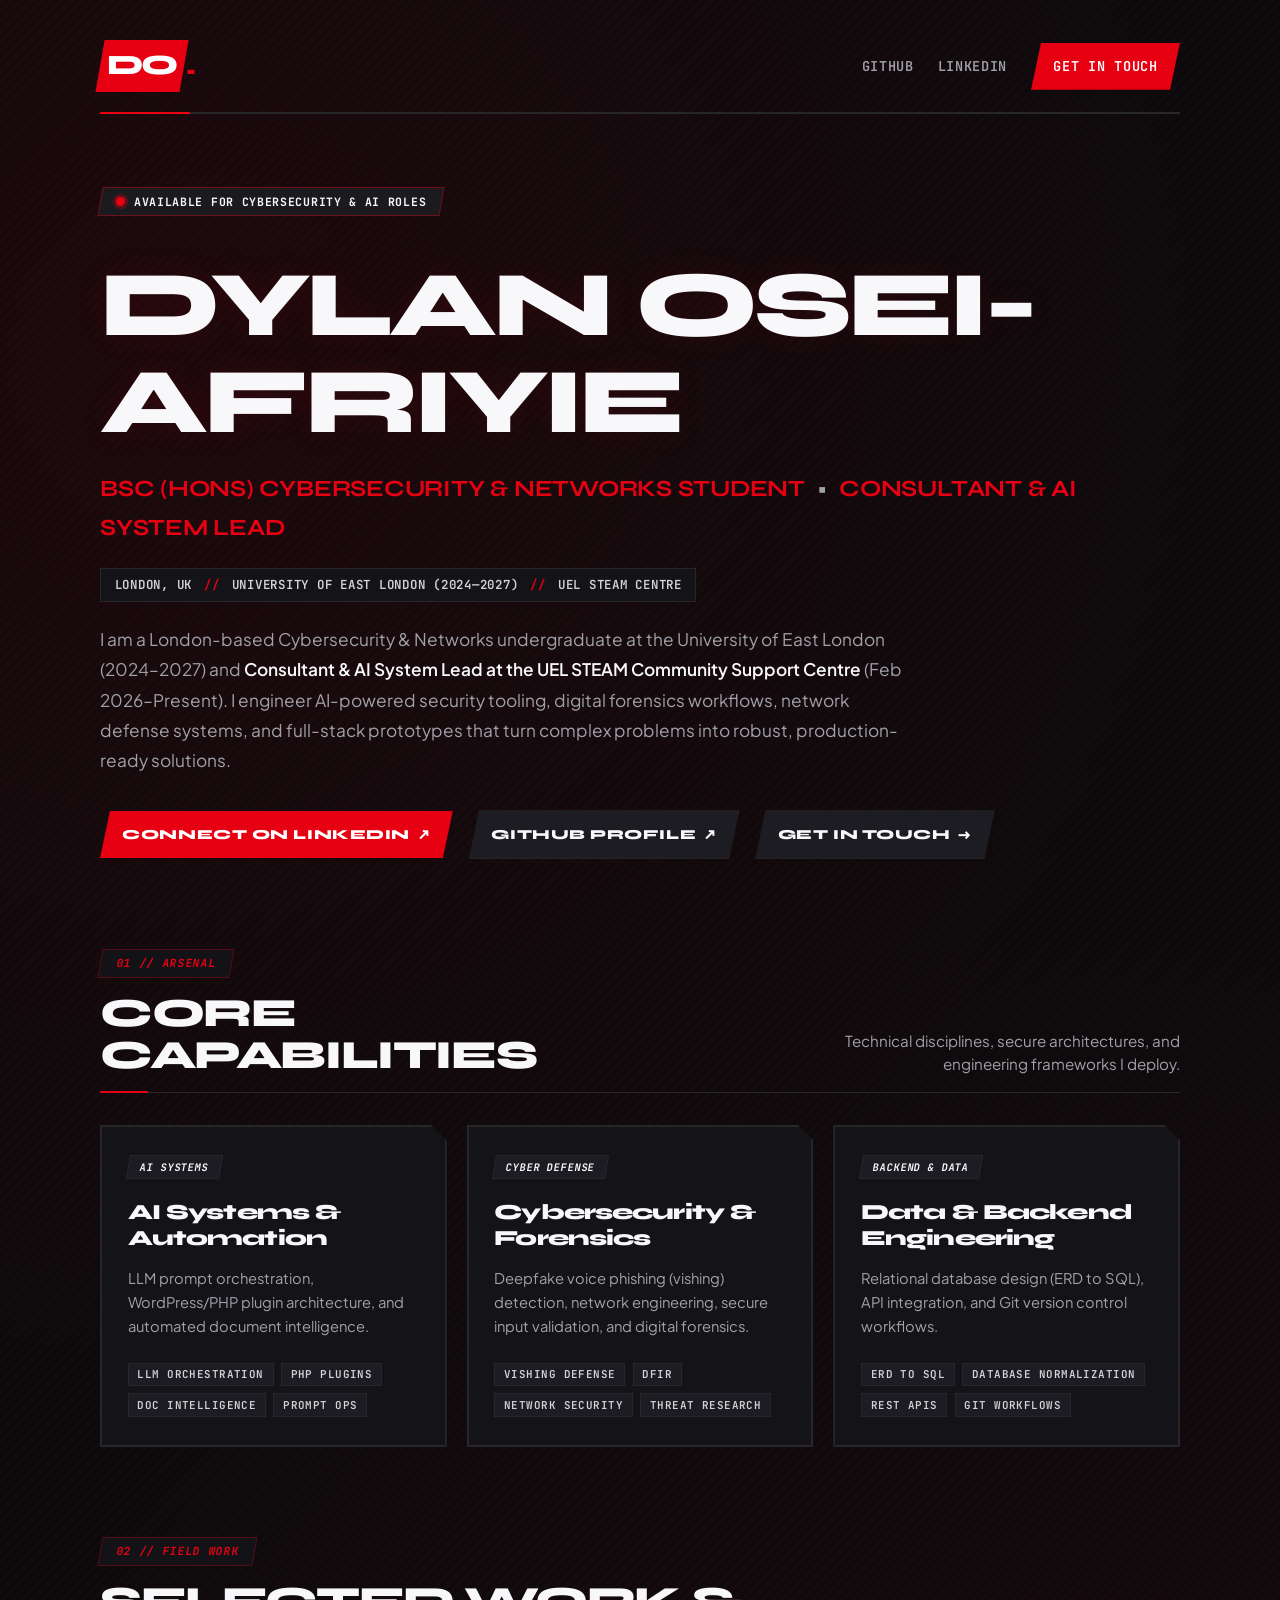
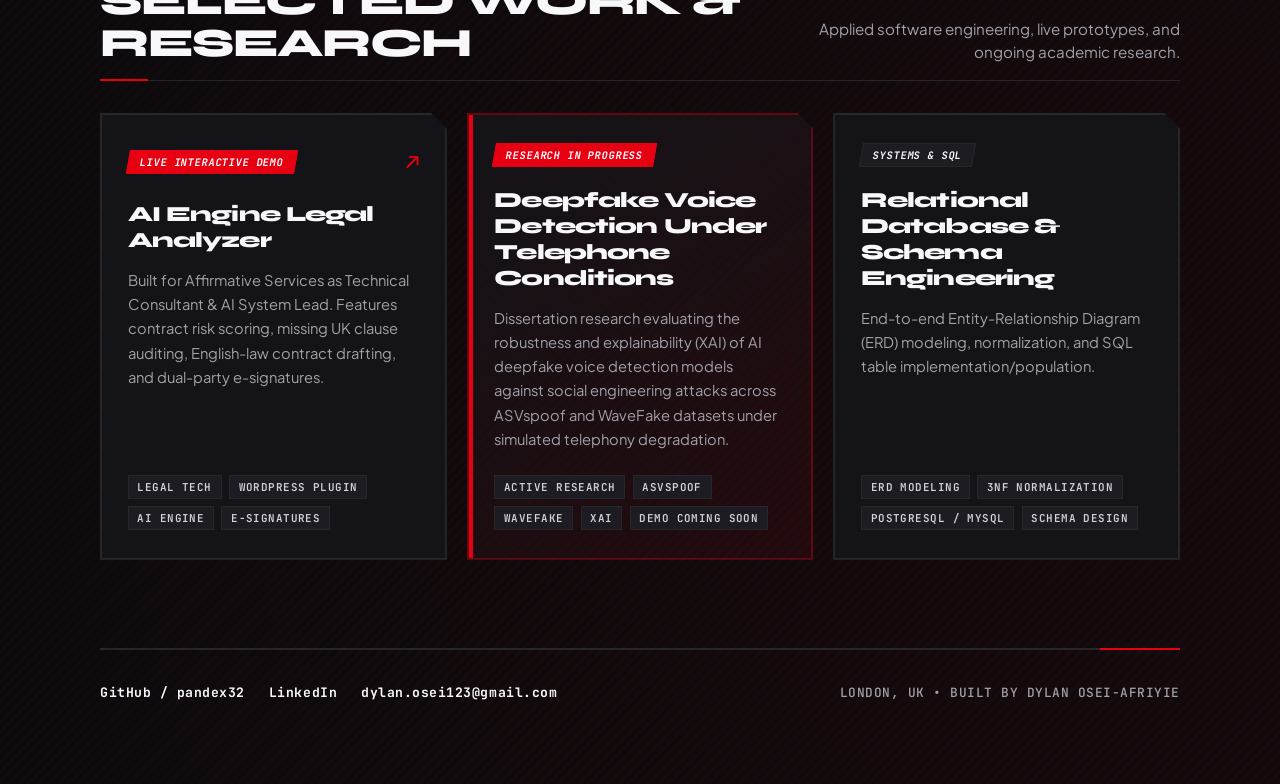
==== commit 56a99e70: "pp" ====
--- a/index.html
+++ b/index.html
@@ -3,57 +3,183 @@
 <head>
   <meta charset="UTF-8">
   <meta name="viewport" content="width=device-width, initial-scale=1.0">
-  <title>Dylan Osei-Afriyie — Cybersecurity, AI &amp; Legal Tech</title>
+  <title>Dylan Osei-Afriyie — Cybersecurity, AI Systems &amp; Networks</title>
+  <meta name="description" content="Portfolio of Dylan Osei-Afriyie: BSc (Hons) Cybersecurity & Networks student at UEL, Consultant & AI System Lead at UEL STEAM Community Support Centre.">
+  <link rel="preconnect" href="https://fonts.googleapis.com">
+  <link rel="preconnect" href="https://fonts.gstatic.com" crossorigin>
   <link rel="stylesheet" href="style.css">
 </head>
 <body>
   <div class="container">
     <nav class="top-nav">
-      <span class="monogram">DO.</span>
+      <a href="index.html" class="monogram-link" aria-label="Dylan Osei-Afriyie Home">
+        <span class="monogram"><span class="monogram-box"><span>DO</span></span><span class="monogram-dot">.</span></span>
+      </a>
       <div class="nav-links">
         <a href="https://github.com/pandex32" target="_blank" rel="noopener">GitHub</a>
         <a href="https://www.linkedin.com/in/YOUR-LINKEDIN-HANDLE" target="_blank" rel="noopener">LinkedIn</a>
-        <a href="mailto:dylan.osei123@gmail.com" class="btn-contact">Get in touch</a>
+        <a href="mailto:dylan.osei123@gmail.com" class="btn-contact">Get in Touch</a>
       </div>
     </nav>
 
     <header class="hero">
-      <div class="status-pill"><span class="dot"></span><span>Available for Cybersecurity &amp; AI Roles</span></div>
+      <div class="status-pill">
+        <span class="dot"></span>
+        <span>Available for Cybersecurity &amp; AI Roles</span>
+      </div>
       <h1>Dylan Osei-Afriyie</h1>
-      <p class="lead">BSc (Hons) Cybersecurity &amp; Networks Student &bull; Consultant &amp; AI System Lead</p>
-      <p class="hero-meta">LONDON / UEL / 2024—2027</p>
-      <p class="lead">I’m a London-based Cybersecurity &amp; Networks undergraduate at the University of East London (2024–2027) and Consultant &amp; AI System Lead at the UEL STEAM Community Support Centre (Feb 2026–Present). I engineer AI-powered security tooling, digital forensics workflows, network defence systems, and full-stack prototypes that turn complex problems into practical products.</p>
+      <p class="hero-subtitle">BSc (Hons) Cybersecurity &amp; Networks Student <span class="bullet">&bull;</span> Consultant &amp; AI System Lead</p>
+      
+      <div class="hero-meta">
+        <span>LONDON, UK</span>
+        <span class="meta-divider">//</span>
+        <span>UNIVERSITY OF EAST LONDON (2024&mdash;2027)</span>
+        <span class="meta-divider">//</span>
+        <span>UEL STEAM CENTRE</span>
+      </div>
+
+      <p class="lead">
+        I am a London-based Cybersecurity &amp; Networks undergraduate at the University of East London (2024–2027) and <strong>Consultant &amp; AI System Lead at the UEL STEAM Community Support Centre</strong> (Feb 2026–Present). I engineer AI-powered security tooling, digital forensics workflows, network defense systems, and full-stack prototypes that turn complex problems into robust, production-ready solutions.
+      </p>
+
       <div class="action-bar">
-        <a class="cta-button" href="https://www.linkedin.com/in/YOUR-LINKEDIN-HANDLE" target="_blank" rel="noopener">LinkedIn ↗</a>
-        <a class="cta-button" href="https://github.com/pandex32" target="_blank" rel="noopener">GitHub ↗</a>
+        <a class="cta-button" href="https://www.linkedin.com/in/YOUR-LINKEDIN-HANDLE" target="_blank" rel="noopener">
+          <span>Connect on LinkedIn</span>
+          <span>&nearr;</span>
+        </a>
+        <a class="cta-secondary" href="https://github.com/pandex32" target="_blank" rel="noopener">
+          <span>GitHub Profile</span>
+          <span>&nearr;</span>
+        </a>
+        <a class="cta-secondary" href="mailto:dylan.osei123@gmail.com">
+          <span>Get in Touch</span>
+          <span>&rarr;</span>
+        </a>
       </div>
     </header>
 
-    <section>
+    <section id="arsenal">
       <div class="section-header">
-        <div><span class="section-kicker">01 / Arsenal</span><h2>Core Capabilities</h2></div>
-        <p>Tools, systems, and disciplines I deploy.</p>
+        <div>
+          <span class="section-kicker">01 // Arsenal</span>
+          <h2>Core Capabilities</h2>
+        </div>
+        <p>Technical disciplines, secure architectures, and engineering frameworks I deploy.</p>
       </div>
       <div class="grid">
-        <article class="card"><div class="card-top"><span class="badge">AI SYSTEMS</span></div><h3>AI Systems &amp; Automation</h3><p>LLM prompt orchestration, WordPress/PHP plugin architecture, and automated document intelligence.</p><div class="tags"><span>LLM</span><span>PHP</span><span>Automation</span></div></article>
-        <article class="card"><div class="card-top"><span class="badge">DEFENCE</span></div><h3>Cybersecurity &amp; Forensics</h3><p>Deepfake voice phishing detection, network engineering, secure input validation, and digital forensics.</p><div class="tags"><span>DFIR</span><span>Networks</span><span>Threat Research</span></div></article>
-        <article class="card"><div class="card-top"><span class="badge">BACKEND</span></div><h3>Data &amp; Backend Engineering</h3><p>Relational database design from ERD to SQL, API integration, and Git version control workflows.</p><div class="tags"><span>SQL</span><span>APIs</span><span>Git</span></div></article>
+        <article class="card">
+          <div class="card-top">
+            <span class="badge">AI SYSTEMS</span>
+          </div>
+          <h3>AI Systems &amp; Automation</h3>
+          <p>LLM prompt orchestration, WordPress/PHP plugin architecture, and automated document intelligence.</p>
+          <div class="tags">
+            <span>LLM Orchestration</span>
+            <span>PHP Plugins</span>
+            <span>Doc Intelligence</span>
+            <span>Prompt Ops</span>
+          </div>
+        </article>
+
+        <article class="card">
+          <div class="card-top">
+            <span class="badge">CYBER DEFENSE</span>
+          </div>
+          <h3>Cybersecurity &amp; Forensics</h3>
+          <p>Deepfake voice phishing (vishing) detection, network engineering, secure input validation, and digital forensics.</p>
+          <div class="tags">
+            <span>Vishing Defense</span>
+            <span>DFIR</span>
+            <span>Network Security</span>
+            <span>Threat Research</span>
+          </div>
+        </article>
+
+        <article class="card">
+          <div class="card-top">
+            <span class="badge">BACKEND &amp; DATA</span>
+          </div>
+          <h3>Data &amp; Backend Engineering</h3>
+          <p>Relational database design (ERD to SQL), API integration, and Git version control workflows.</p>
+          <div class="tags">
+            <span>ERD to SQL</span>
+            <span>Database Normalization</span>
+            <span>REST APIs</span>
+            <span>Git Workflows</span>
+          </div>
+        </article>
       </div>
     </section>
 
-    <section>
+    <section id="projects">
       <div class="section-header">
-        <div><span class="section-kicker">02 / Field Work</span><h2>Selected Work &amp; Research</h2></div>
-        <p>Builds and investigations in motion.</p>
+        <div>
+          <span class="section-kicker">02 // Field Work</span>
+          <h2>Selected Work &amp; Research</h2>
+        </div>
+        <p>Applied software engineering, live prototypes, and ongoing academic research.</p>
       </div>
       <div class="grid projects-grid">
-        <a href="projects/legal-analyzer.html" class="card-link"><article class="card"><div class="card-top"><span class="badge badge-live">Live Interactive Demo</span><span class="arrow">↗</span></div><h3>AI Engine Legal Analyzer</h3><p>Built for Affirmative Services as Technical Consultant &amp; AI System Lead. Contract risk scoring, missing UK clause auditing, English-law drafting, and dual-party e-signatures.</p><div class="tags"><span>Legal Tech</span><span>WordPress</span><span>AI Engine</span></div></article></a>
-        <article class="card research-card"><div class="card-top"><span class="badge badge-crimson">Research in Progress</span></div><h3>Deepfake Voice Detection Under Telephone Conditions</h3><p>Dissertation research evaluating robustness and explainability (XAI) of AI deepfake voice detection models against social engineering attacks across ASVspoof and WaveFake datasets under simulated telephony degradation.</p><div class="tags"><span>Active Research</span><span>Demo Coming Soon</span></div></article>
-        <article class="card"><div class="card-top"><span class="badge">Systems &amp; SQL</span></div><h3>Relational Database &amp; Schema Engineering</h3><p>End-to-end Entity-Relationship Diagram modelling, normalisation, and SQL table implementation and population.</p><div class="tags"><span>ERD</span><span>Normalisation</span><span>SQL</span></div></article>
+        <a href="projects/legal-analyzer.html" class="card-link" aria-label="View AI Engine Legal Analyzer interactive demo">
+          <article class="card">
+            <div class="card-top">
+              <span class="badge badge-live">Live Interactive Demo</span>
+              <span class="arrow">&nearr;</span>
+            </div>
+            <h3>AI Engine Legal Analyzer</h3>
+            <p>Built for Affirmative Services as Technical Consultant &amp; AI System Lead. Features contract risk scoring, missing UK clause auditing, English-law contract drafting, and dual-party e-signatures.</p>
+            <div class="tags">
+              <span>Legal Tech</span>
+              <span>WordPress Plugin</span>
+              <span>AI Engine</span>
+              <span>E-Signatures</span>
+            </div>
+          </article>
+        </a>
+
+        <article class="card research-card">
+          <div class="card-top">
+            <span class="badge badge-crimson">Research in Progress</span>
+          </div>
+          <h3>Deepfake Voice Detection Under Telephone Conditions</h3>
+          <p>Dissertation research evaluating the robustness and explainability (XAI) of AI deepfake voice detection models against social engineering attacks across ASVspoof and WaveFake datasets under simulated telephony degradation.</p>
+          <div class="tags">
+            <span>Active Research</span>
+            <span>ASVspoof</span>
+            <span>WaveFake</span>
+            <span>XAI</span>
+            <span>Demo Coming Soon</span>
+          </div>
+        </article>
+
+        <article class="card">
+          <div class="card-top">
+            <span class="badge">Systems &amp; SQL</span>
+          </div>
+          <h3>Relational Database &amp; Schema Engineering</h3>
+          <p>End-to-end Entity-Relationship Diagram (ERD) modeling, normalization, and SQL table implementation/population.</p>
+          <div class="tags">
+            <span>ERD Modeling</span>
+            <span>3NF Normalization</span>
+            <span>PostgreSQL / MySQL</span>
+            <span>Schema Design</span>
+          </div>
+        </article>
       </div>
     </section>
 
-    <footer><div class="footer-links"><a href="https://github.com/pandex32" target="_blank" rel="noopener">GitHub / pandex32</a><a href="https://www.linkedin.com/in/YOUR-LINKEDIN-HANDLE" target="_blank" rel="noopener">LinkedIn</a><span>London &bull; Built by Dylan Osei-Afriyie</span></div></footer>
+    <footer>
+      <div class="footer-content">
+        <div class="footer-links">
+          <a href="https://github.com/pandex32" target="_blank" rel="noopener">GitHub / pandex32</a>
+          <a href="https://www.linkedin.com/in/YOUR-LINKEDIN-HANDLE" target="_blank" rel="noopener">LinkedIn</a>
+          <a href="mailto:dylan.osei123@gmail.com">dylan.osei123@gmail.com</a>
+        </div>
+        <div class="footer-credits">
+          <span>LONDON, UK &bull; BUILT BY DYLAN OSEI-AFRIYIE</span>
+        </div>
+      </div>
+    </footer>
   </div>
 </body>
 </html>
--- a/style.css
+++ b/style.css
@@ -1,114 +1,865 @@
-@import url("https://fonts.googleapis.com/css2?family=JetBrains+Mono:wght@400;500;700&family=Plus+Jakarta+Sans:wght@400;500;600;700&family=Syne:wght@700;800&display=swap");
+@import url("https://fonts.googleapis.com/css2?family=JetBrains+Mono:ital,wght@0,400;0,500;0,600;0,700;1,400&family=Plus+Jakarta+Sans:wght@400;500;600;700;800&family=Syne:wght@700;800&display=swap");
 
 :root {
   --bg: #0A0A0C;
   --surface: #141418;
   --surface-alt: #1C1C22;
+  --surface-elevated: #23232B;
   --crimson: #E60012;
   --crimson-dark: #A8000D;
+  --crimson-glow: rgba(230, 0, 18, 0.35);
+  --crimson-subtle: rgba(230, 0, 18, 0.08);
   --ink: #F8F8FA;
   --muted: #A1A1AA;
+  --muted-light: #D4D4D8;
   --border: #27272A;
-  --shadow: 6px 6px 0 #E60012;
-}
-
-* { box-sizing: border-box; margin: 0; padding: 0; }
+  --border-light: #3F3F46;
+  --shadow-p5: 6px 6px 0px #E60012;
+  --shadow-p5-sm: 4px 4px 0px #E60012;
+  --shadow-frame: 8px 8px 0px rgba(230, 0, 18, 0.35);
+  --font-display: "Syne", -apple-system, BlinkMacSystemFont, "Segoe UI", Roboto, sans-serif;
+  --font-body: "Plus Jakarta Sans", -apple-system, BlinkMacSystemFont, "Segoe UI", Roboto, sans-serif;
+  --font-mono: "JetBrains Mono", SFMono-Regular, Menlo, Monaco, Consolas, monospace;
+}
+
+*, *::before, *::after {
+  box-sizing: border-box;
+  margin: 0;
+  padding: 0;
+}
+
+html {
+  scroll-behavior: smooth;
+  color-scheme: dark;
+}
 
 body {
   min-height: 100vh;
-  padding: 2rem 1.25rem 4rem;
+  padding: 2.5rem 1.5rem 5rem;
   color: var(--ink);
   background-color: var(--bg);
-  background-image: linear-gradient(135deg, rgba(230,0,18,.04) 25%, transparent 25%, transparent 50%, rgba(230,0,18,.04) 50%, rgba(230,0,18,.04) 75%, transparent 75%);
-  background-size: 8px 8px;
-  font: 400 1rem/1.7 "Plus Jakarta Sans", sans-serif;
+  /* Persona 5 tactical halftone and subtle diagonal grid texture */
+  background-image:
+    radial-gradient(circle at 15% 15%, rgba(230, 0, 18, 0.07) 0%, transparent 45%),
+    radial-gradient(circle at 85% 85%, rgba(230, 0, 18, 0.04) 0%, transparent 50%),
+    linear-gradient(135deg, rgba(230, 0, 18, 0.035) 25%, transparent 25%, transparent 50%, rgba(230, 0, 18, 0.035) 50%, rgba(230, 0, 18, 0.035) 75%, transparent 75%);
+  background-size: 100% 100%, 100% 100%, 10px 10px;
+  font: 400 1rem/1.7 var(--font-body);
   -webkit-font-smoothing: antialiased;
-}
-
-.container { max-width: 1040px; margin: 0 auto; }
-.top-nav { display:flex; justify-content:space-between; align-items:center; margin-bottom:4rem; }
-.monogram { color:var(--crimson); font:800 1.5rem/1 "Syne", sans-serif; letter-spacing:-.08em; }
-.nav-links { display:flex; align-items:center; gap:1.25rem; }
-a { color:var(--ink); }
-.nav-links a, .back-link, footer a { text-decoration:none; }
-.nav-links a { color:var(--muted); font-size:.86rem; font-weight:700; }
-.nav-links a:hover, .back-link:hover, footer a:hover { color:var(--crimson); }
-.btn-contact, .cta-button {
-  display:inline-block;
-  padding:.65rem 1.1rem;
-  color:var(--ink) !important;
-  background:var(--crimson);
-  clip-path:polygon(8px 0,100% 0,calc(100% - 8px) 100%,0 100%);
-  font-weight:700 !important;
-}
-.btn-contact:hover, .cta-button:hover { background:var(--crimson-dark); transform:translate(-2px,-2px); }
-
-.hero { margin-bottom:4rem; }
-.status-pill, .badge, .section-kicker {
-  display:inline-flex;
-  align-items:center;
-  gap:.5rem;
-  padding:.38rem .9rem;
-  color:var(--ink);
-  background:var(--surface-alt);
-  border:1px solid var(--border);
-  transform:skewX(-10deg);
-  font:700 .72rem/1.2 "JetBrains Mono", monospace;
-  letter-spacing:.04em;
-  text-transform:uppercase;
-}
-.status-pill > *, .badge > *, .section-kicker > * { transform:skewX(10deg); }
-.dot { width:8px; height:8px; border-radius:50%; background:var(--crimson); box-shadow:0 0 0 4px rgba(230,0,18,.2); animation:pulse 1.8s infinite; }
-@keyframes pulse { 50% { box-shadow:0 0 0 7px rgba(230,0,18,0); } }
-h1, h2, h3 { font-family:"Syne", sans-serif; line-height:1.08; letter-spacing:-.04em; }
-h1 { max-width:850px; margin:1.4rem 0 1rem; color:var(--ink); font-size:clamp(2.8rem,8vw,6.6rem); }
-.hero h1 { text-transform:uppercase; }
-.lead { max-width:760px; color:var(--muted); font-size:1.1rem; }
-.hero-meta { margin-top:1.2rem; color:var(--ink); font:500 .8rem/1.5 "JetBrains Mono",monospace; }
-.action-bar { display:flex; flex-wrap:wrap; gap:.75rem; margin-top:1.7rem; }
-.section-header { display:flex; justify-content:space-between; align-items:end; gap:1rem; margin-bottom:1.4rem; }
-h2 { color:var(--ink); font-size:clamp(1.7rem,4vw,2.4rem); text-transform:uppercase; }
-.section-header p, .case-section p, .case-section li { color:var(--muted); }
-section { margin-bottom:4.5rem; }
-.grid { display:grid; grid-template-columns:repeat(3,1fr); gap:1rem; }
-.grid.projects-grid { grid-template-columns:repeat(3,1fr); }
-.card, .case-section, .flow-card {
-  background:var(--surface);
-  border:2px solid var(--border);
-  clip-path:polygon(0 0,calc(100% - 16px) 0,100% 16px,100% 100%,0 100%);
-}
-.card { min-height:100%; padding:1.5rem; transition:transform .18s, box-shadow .18s, border-color .18s; }
-.card-link { display:block; color:inherit; text-decoration:none; }
-.card-link:hover .card, .card:hover { border-color:var(--crimson); box-shadow:var(--shadow); transform:translate(-2px,-2px); }
-.card-top { display:flex; justify-content:space-between; align-items:center; margin-bottom:1.2rem; }
-.badge { padding:.28rem .65rem; font-size:.64rem; }
-.badge-live, .badge-crimson { color:var(--ink); background:var(--crimson); border-color:var(--crimson); }
-.arrow { color:var(--crimson); font-size:1.3rem; }
-.card h3 { margin-bottom:.65rem; font-size:1.35rem; }
-.card p { margin-bottom:1.1rem; color:var(--muted); font-size:.9rem; }
-.tags span { display:inline-block; margin:.25rem .25rem 0 0; padding:.2rem .45rem; color:var(--muted); border:1px solid var(--border); font:500 .68rem "JetBrains Mono",monospace; }
-.research-card { background:linear-gradient(135deg,var(--surface),#211015); }
-.case-section { padding:1.6rem; margin-top:2rem; }
-.case-section > h2 { margin-bottom:.8rem; }
-.case-section p, .case-section li { margin-bottom:.85rem; }
-.case-section ul { padding-left:1.3rem; }
-.flow-card { padding:1.2rem 1.4rem; margin:1.2rem 0; color:var(--ink); font:500 .8rem/1.6 "JetBrains Mono",monospace; }
-.demo-frame { width:100%; height:680px; margin-top:1rem; border:2px solid var(--crimson); box-shadow:8px 8px 0 rgba(230,0,18,.35); background:#F8F9FA; }
-.back-link { display:inline-block; margin-bottom:2rem; color:var(--muted); font:500 .8rem "JetBrains Mono",monospace; }
-.meta { margin-bottom:2rem; color:var(--muted); font:500 .75rem "JetBrains Mono",monospace; }
-footer { margin-top:4rem; padding-top:1.5rem; border-top:2px solid var(--border); color:var(--muted); font-size:.8rem; }
-footer a { color:var(--ink); font-weight:700; }
-.footer-links { display:flex; justify-content:center; flex-wrap:wrap; gap:1rem; }
-
-@media (max-width: 800px) {
-  .grid, .grid.projects-grid { grid-template-columns:1fr; }
-  .section-header { display:block; }
-  .section-header p { margin-top:.5rem; }
-}
-@media (max-width: 600px) {
-  body { padding:1.2rem .85rem 3rem; }
-  .top-nav { margin-bottom:2.5rem; }
-  .nav-links a:not(.btn-contact) { display:none; }
-  h1 { font-size:2.9rem; }
-  .demo-frame { height:720px; box-shadow:5px 5px 0 rgba(230,0,18,.35); }
-}
+  -moz-osx-font-smoothing: grayscale;
+  overflow-x: hidden;
+}
+
+/* Accessibility focus styles */
+:focus-visible {
+  outline: 2px solid var(--crimson);
+  outline-offset: 3px;
+}
+
+::selection {
+  background: var(--crimson);
+  color: #FFFFFF;
+}
+
+/* Base Container */
+.container {
+  max-width: 1080px;
+  margin: 0 auto;
+}
+
+/* ==========================================================================
+   Navigation
+   ========================================================================== */
+.top-nav {
+  display: flex;
+  justify-content: space-between;
+  align-items: center;
+  margin-bottom: 4.5rem;
+  padding-bottom: 1.25rem;
+  border-bottom: 2px solid var(--border);
+  position: relative;
+}
+
+.top-nav::after {
+  content: "";
+  position: absolute;
+  bottom: -2px;
+  left: 0;
+  width: 90px;
+  height: 2px;
+  background: var(--crimson);
+}
+
+.monogram-link {
+  text-decoration: none;
+  display: inline-flex;
+  align-items: center;
+}
+
+.monogram {
+  font-family: var(--font-display);
+  font-weight: 800;
+  font-size: 1.75rem;
+  letter-spacing: -0.06em;
+  color: var(--ink);
+  display: inline-flex;
+  align-items: center;
+  gap: 2px;
+  transition: transform 0.2s cubic-bezier(0.16, 1, 0.3, 1);
+}
+
+.monogram-box {
+  background: var(--crimson);
+  color: #FFFFFF;
+  padding: 0.15rem 0.45rem;
+  transform: skewX(-10deg);
+  display: inline-block;
+}
+
+.monogram-box span {
+  transform: skewX(10deg);
+  display: inline-block;
+}
+
+.monogram-dot {
+  color: var(--crimson);
+  font-weight: 800;
+}
+
+.monogram-link:hover .monogram {
+  transform: scale(1.05);
+}
+
+.nav-links {
+  display: flex;
+  align-items: center;
+  gap: 1.5rem;
+}
+
+.nav-links a {
+  text-decoration: none;
+  color: var(--muted);
+  font-family: var(--font-mono);
+  font-size: 0.85rem;
+  font-weight: 600;
+  letter-spacing: 0.05em;
+  text-transform: uppercase;
+  transition: color 0.18s ease;
+  position: relative;
+}
+
+.nav-links a:hover {
+  color: var(--ink);
+}
+
+.nav-links a:hover::after {
+  content: "";
+  position: absolute;
+  left: 0;
+  bottom: -4px;
+  width: 100%;
+  height: 2px;
+  background: var(--crimson);
+}
+
+/* ==========================================================================
+   Buttons & Links (Persona 5 High-Contrast)
+   ========================================================================== */
+.btn-contact,
+.cta-button {
+  display: inline-flex;
+  align-items: center;
+  justify-content: center;
+  gap: 0.5rem;
+  padding: 0.75rem 1.4rem;
+  color: #FFFFFF !important;
+  background: var(--crimson);
+  clip-path: polygon(10px 0, 100% 0, calc(100% - 10px) 100%, 0 100%);
+  font-family: var(--font-display);
+  font-weight: 800;
+  font-size: 0.86rem;
+  letter-spacing: 0.04em;
+  text-transform: uppercase;
+  text-decoration: none !important;
+  border: none;
+  cursor: pointer;
+  transition: all 0.2s cubic-bezier(0.16, 1, 0.3, 1);
+  box-shadow: 2px 2px 0px rgba(0, 0, 0, 0.4);
+}
+
+.btn-contact:hover,
+.cta-button:hover {
+  background: #FFFFFF;
+  color: #0A0A0C !important;
+  transform: translate(-3px, -3px);
+  box-shadow: var(--shadow-p5-sm);
+}
+
+.btn-contact::after,
+.cta-button::after {
+  content: "";
+  display: none;
+}
+
+.cta-secondary {
+  display: inline-flex;
+  align-items: center;
+  justify-content: center;
+  gap: 0.5rem;
+  padding: 0.72rem 1.35rem;
+  color: var(--ink) !important;
+  background: var(--surface-alt);
+  border: 1px solid var(--border);
+  clip-path: polygon(10px 0, 100% 0, calc(100% - 10px) 100%, 0 100%);
+  font-family: var(--font-display);
+  font-weight: 800;
+  font-size: 0.86rem;
+  letter-spacing: 0.04em;
+  text-transform: uppercase;
+  text-decoration: none !important;
+  cursor: pointer;
+  transition: all 0.2s cubic-bezier(0.16, 1, 0.3, 1);
+}
+
+.cta-secondary:hover {
+  border-color: var(--crimson);
+  color: #FFFFFF !important;
+  background: var(--surface-elevated);
+  transform: translate(-3px, -3px);
+  box-shadow: var(--shadow-p5-sm);
+}
+
+.back-link {
+  display: inline-flex;
+  align-items: center;
+  gap: 0.5rem;
+  margin-bottom: 2.2rem;
+  color: var(--muted);
+  font: 600 0.82rem var(--font-mono);
+  letter-spacing: 0.06em;
+  text-transform: uppercase;
+  text-decoration: none;
+  transition: all 0.18s ease;
+  padding: 0.35rem 0.7rem;
+  background: var(--surface);
+  border: 1px solid var(--border);
+  clip-path: polygon(6px 0, 100% 0, calc(100% - 6px) 100%, 0 100%);
+}
+
+.back-link:hover {
+  color: #FFFFFF;
+  border-color: var(--crimson);
+  background: var(--crimson);
+  transform: translateX(-3px);
+}
+
+/* ==========================================================================
+   Slanted Badges, Pills & Kickers
+   ========================================================================== */
+.status-pill,
+.badge,
+.section-kicker,
+.role-tag {
+  display: inline-flex;
+  align-items: center;
+  gap: 0.55rem;
+  padding: 0.42rem 0.95rem;
+  color: var(--ink);
+  background: var(--surface-alt);
+  border: 1px solid var(--border);
+  transform: skewX(-10deg);
+  font: 700 0.72rem/1.2 var(--font-mono);
+  letter-spacing: 0.06em;
+  text-transform: uppercase;
+}
+
+.status-pill > *,
+.badge > *,
+.section-kicker > *,
+.role-tag > * {
+  transform: skewX(10deg);
+  display: inline-block;
+}
+
+.status-pill {
+  border-color: rgba(230, 0, 18, 0.4);
+  background: rgba(28, 28, 34, 0.9);
+  margin-bottom: 1.25rem;
+}
+
+.dot {
+  width: 9px;
+  height: 9px;
+  border-radius: 50%;
+  background: var(--crimson);
+  box-shadow: 0 0 0 3px rgba(230, 0, 18, 0.3);
+  animation: p5-pulse 1.8s infinite ease-in-out;
+}
+
+@keyframes p5-pulse {
+  0%, 100% {
+    box-shadow: 0 0 0 3px rgba(230, 0, 18, 0.35);
+    transform: skewX(10deg) scale(1);
+  }
+  50% {
+    box-shadow: 0 0 0 8px rgba(230, 0, 18, 0);
+    transform: skewX(10deg) scale(1.15);
+  }
+}
+
+.badge {
+  padding: 0.3rem 0.7rem;
+  font-size: 0.65rem;
+  letter-spacing: 0.08em;
+}
+
+.badge-live,
+.badge-crimson {
+  color: #FFFFFF;
+  background: var(--crimson);
+  border-color: var(--crimson);
+}
+
+.badge-live > *,
+.badge-crimson > * {
+  color: #FFFFFF;
+}
+
+.section-kicker {
+  margin-bottom: 0.6rem;
+  font-size: 0.7rem;
+  color: var(--crimson);
+  border-color: rgba(230, 0, 18, 0.3);
+  background: rgba(20, 20, 24, 0.95);
+}
+
+/* ==========================================================================
+   Hero Section
+   ========================================================================== */
+.hero {
+  margin-bottom: 5.5rem;
+  position: relative;
+}
+
+h1, h2, h3, h4 {
+  font-family: var(--font-display);
+  line-height: 1.05;
+  letter-spacing: -0.04em;
+  font-weight: 800;
+}
+
+h1 {
+  max-width: 960px;
+  margin: 1.25rem 0 1.1rem;
+  color: var(--ink);
+  font-size: clamp(2.8rem, 7.5vw, 5.8rem);
+  text-transform: uppercase;
+  font-weight: 800;
+  position: relative;
+  letter-spacing: -0.045em;
+  text-shadow: 0 0 30px rgba(230, 0, 18, 0.1);
+}
+
+.hero-subtitle {
+  font-family: var(--font-display);
+  font-size: clamp(1.1rem, 2.4vw, 1.45rem);
+  font-weight: 700;
+  color: var(--crimson);
+  letter-spacing: -0.01em;
+  margin-bottom: 1.25rem;
+  text-transform: uppercase;
+}
+
+.hero-subtitle .bullet {
+  color: var(--muted);
+  margin: 0 0.4rem;
+  font-weight: 400;
+}
+
+.hero-meta {
+  display: inline-flex;
+  flex-wrap: wrap;
+  align-items: center;
+  gap: 0.75rem;
+  margin-bottom: 1.4rem;
+  padding: 0.45rem 0.85rem;
+  background: var(--surface);
+  border: 1px solid var(--border);
+  color: var(--muted-light);
+  font: 600 0.78rem/1.4 var(--font-mono);
+  letter-spacing: 0.06em;
+  text-transform: uppercase;
+}
+
+.hero-meta .meta-divider {
+  color: var(--crimson);
+}
+
+.lead {
+  max-width: 820px;
+  color: var(--muted);
+  font-size: 1.08rem;
+  line-height: 1.75;
+  margin-bottom: 1.2rem;
+}
+
+.lead strong {
+  color: var(--ink);
+  font-weight: 600;
+}
+
+.action-bar {
+  display: flex;
+  flex-wrap: wrap;
+  align-items: center;
+  gap: 1rem;
+  margin-top: 2.2rem;
+}
+
+/* ==========================================================================
+   Section Headers & Structure
+   ========================================================================== */
+section {
+  margin-bottom: 5.5rem;
+}
+
+.section-header {
+  display: flex;
+  justify-content: space-between;
+  align-items: flex-end;
+  gap: 1.5rem;
+  margin-bottom: 2rem;
+  padding-bottom: 1rem;
+  border-bottom: 1px solid var(--border);
+  position: relative;
+}
+
+.section-header::after {
+  content: "";
+  position: absolute;
+  bottom: -1px;
+  left: 0;
+  width: 48px;
+  height: 2px;
+  background: var(--crimson);
+}
+
+h2 {
+  color: var(--ink);
+  font-size: clamp(1.8rem, 4.2vw, 2.5rem);
+  text-transform: uppercase;
+  letter-spacing: -0.035em;
+  margin-top: 0.25rem;
+}
+
+.section-header p {
+  color: var(--muted);
+  font-size: 0.95rem;
+  max-width: 420px;
+  text-align: right;
+  line-height: 1.5;
+}
+
+/* ==========================================================================
+   Grid System & Angular Cards
+   ========================================================================== */
+.grid {
+  display: grid;
+  grid-template-columns: repeat(3, 1fr);
+  gap: 1.25rem;
+}
+
+.card-link {
+  display: block;
+  color: inherit;
+  text-decoration: none;
+  height: 100%;
+}
+
+.card,
+.case-section,
+.flow-card {
+  background: var(--surface);
+  border: 2px solid var(--border);
+  clip-path: polygon(0 0, calc(100% - 16px) 0, 100% 16px, 100% 100%, 0 100%);
+  position: relative;
+}
+
+.card {
+  height: 100%;
+  padding: 1.75rem 1.6rem;
+  display: flex;
+  flex-direction: column;
+  transition: transform 0.2s cubic-bezier(0.16, 1, 0.3, 1),
+              box-shadow 0.2s ease,
+              border-color 0.2s ease;
+}
+
+.card-link:hover .card,
+.card:hover {
+  border-color: var(--crimson);
+  box-shadow: var(--shadow-p5);
+  transform: translate(-3px, -3px);
+}
+
+.card-top {
+  display: flex;
+  justify-content: space-between;
+  align-items: center;
+  margin-bottom: 1.35rem;
+}
+
+.arrow {
+  color: var(--crimson);
+  font-family: var(--font-mono);
+  font-size: 1.4rem;
+  font-weight: 700;
+  transition: transform 0.2s cubic-bezier(0.16, 1, 0.3, 1);
+}
+
+.card-link:hover .arrow {
+  transform: translate(3px, -3px);
+}
+
+.card h3 {
+  margin-bottom: 0.85rem;
+  font-size: 1.35rem;
+  color: var(--ink);
+  line-height: 1.2;
+}
+
+.card p {
+  margin-bottom: 1.5rem;
+  color: var(--muted);
+  font-size: 0.92rem;
+  line-height: 1.65;
+  flex-grow: 1;
+}
+
+.tags {
+  display: flex;
+  flex-wrap: wrap;
+  gap: 0.45rem;
+  margin-top: auto;
+}
+
+.tags span {
+  display: inline-block;
+  padding: 0.24rem 0.55rem;
+  color: var(--muted-light);
+  background: var(--surface-alt);
+  border: 1px solid var(--border);
+  font: 600 0.68rem var(--font-mono);
+  letter-spacing: 0.04em;
+  text-transform: uppercase;
+}
+
+/* Distinct Research Card */
+.research-card {
+  background: linear-gradient(145deg, var(--surface) 0%, rgba(230, 0, 18, 0.07) 100%);
+  border-color: rgba(230, 0, 18, 0.35);
+}
+
+.research-card::before {
+  content: "";
+  position: absolute;
+  top: 0;
+  left: 0;
+  width: 4px;
+  height: 100%;
+  background: var(--crimson);
+}
+
+/* ==========================================================================
+   Case Study & Project Details (Legal Analyzer)
+   ========================================================================== */
+.project-header {
+  margin-bottom: 3.5rem;
+}
+
+.project-header h1 {
+  margin: 1rem 0 0.85rem;
+}
+
+.meta {
+  display: inline-flex;
+  flex-wrap: wrap;
+  align-items: center;
+  gap: 0.65rem;
+  margin-bottom: 2.5rem;
+  padding: 0.5rem 0.9rem;
+  background: var(--surface);
+  border: 1px solid var(--border);
+  color: var(--muted-light);
+  font: 600 0.78rem var(--font-mono);
+  letter-spacing: 0.06em;
+  text-transform: uppercase;
+}
+
+.meta .meta-accent {
+  color: var(--crimson);
+  font-weight: 700;
+}
+
+.case-section {
+  padding: 2.2rem 2rem;
+  margin-top: 2rem;
+  margin-bottom: 2.5rem;
+}
+
+.case-section > h2 {
+  margin-bottom: 1rem;
+  margin-top: 0.35rem;
+}
+
+.case-section p {
+  color: var(--muted);
+  font-size: 0.98rem;
+  line-height: 1.75;
+  margin-bottom: 1.25rem;
+}
+
+.case-section p strong {
+  color: var(--ink);
+}
+
+.case-section code {
+  color: var(--crimson);
+  background: rgba(230, 0, 18, 0.1);
+  padding: 0.15rem 0.45rem;
+  border: 1px solid rgba(230, 0, 18, 0.25);
+  font-family: var(--font-mono);
+  font-size: 0.85em;
+}
+
+.case-section ul {
+  list-style: none;
+  padding-left: 0;
+  margin-top: 1rem;
+  display: grid;
+  gap: 1rem;
+}
+
+.case-section li {
+  position: relative;
+  padding-left: 1.75rem;
+  color: var(--muted);
+  font-size: 0.95rem;
+  line-height: 1.65;
+}
+
+.case-section li strong {
+  color: var(--ink);
+}
+
+.case-section li::before {
+  content: "■";
+  position: absolute;
+  left: 0;
+  top: 0.1rem;
+  color: var(--crimson);
+  font-size: 0.75rem;
+}
+
+/* Pipeline Flow Card */
+.flow-card {
+  padding: 1.5rem 1.6rem;
+  margin: 1.5rem 0;
+  background: var(--surface-alt);
+  border: 1px solid var(--border);
+  color: var(--ink);
+  font-family: var(--font-mono);
+  font-size: 0.85rem;
+}
+
+.flow-title {
+  display: block;
+  color: var(--crimson);
+  font-weight: 700;
+  letter-spacing: 0.08em;
+  text-transform: uppercase;
+  margin-bottom: 0.85rem;
+  font-size: 0.75rem;
+}
+
+.flow-steps {
+  display: flex;
+  flex-wrap: wrap;
+  align-items: center;
+  gap: 0.65rem 0.85rem;
+  line-height: 1.5;
+}
+
+.flow-step {
+  display: inline-block;
+  padding: 0.35rem 0.75rem;
+  background: var(--surface);
+  border: 1px solid var(--border);
+  color: var(--ink);
+  font-weight: 600;
+}
+
+.flow-arrow {
+  color: var(--crimson);
+  font-weight: 700;
+  font-size: 1.1rem;
+}
+
+/* Specifications Grid */
+.specs-grid {
+  display: grid;
+  grid-template-columns: repeat(auto-fit, minmax(220px, 1fr));
+  gap: 1rem;
+  margin-top: 1.5rem;
+}
+
+.spec-item {
+  background: var(--surface-alt);
+  border: 1px solid var(--border);
+  padding: 1rem 1.2rem;
+  clip-path: polygon(6px 0, 100% 0, calc(100% - 6px) 100%, 0 100%);
+}
+
+.spec-label {
+  display: block;
+  font: 700 0.68rem var(--font-mono);
+  color: var(--crimson);
+  text-transform: uppercase;
+  letter-spacing: 0.06em;
+  margin-bottom: 0.35rem;
+}
+
+.spec-value {
+  display: block;
+  font-size: 0.9rem;
+  color: var(--ink);
+  font-weight: 600;
+}
+
+/* Responsive Interactive Demo Frame */
+.demo-frame {
+  width: 100%;
+  height: 680px;
+  margin-top: 1.25rem;
+  border: 2px solid var(--crimson);
+  box-shadow: var(--shadow-frame);
+  background: #F8F9FA;
+  display: block;
+}
+
+/* ==========================================================================
+   Footer
+   ========================================================================== */
+footer {
+  margin-top: 5rem;
+  padding-top: 2rem;
+  border-top: 2px solid var(--border);
+  position: relative;
+}
+
+footer::before {
+  content: "";
+  position: absolute;
+  top: -2px;
+  right: 0;
+  width: 80px;
+  height: 2px;
+  background: var(--crimson);
+}
+
+.footer-content {
+  display: flex;
+  justify-content: space-between;
+  align-items: center;
+  flex-wrap: wrap;
+  gap: 1.5rem;
+}
+
+.footer-links {
+  display: flex;
+  flex-wrap: wrap;
+  align-items: center;
+  gap: 1.5rem;
+}
+
+.footer-links a {
+  text-decoration: none;
+  color: var(--ink);
+  font-family: var(--font-mono);
+  font-size: 0.82rem;
+  font-weight: 700;
+  letter-spacing: 0.04em;
+  transition: color 0.18s ease;
+}
+
+.footer-links a:hover {
+  color: var(--crimson);
+}
+
+.footer-credits {
+  color: var(--muted);
+  font: 500 0.8rem var(--font-mono);
+  letter-spacing: 0.04em;
+}
+
+/* ==========================================================================
+   Responsive Breakpoints
+   ========================================================================== */
+@media (max-width: 900px) {
+  .grid {
+    grid-template-columns: 1fr;
+  }
+
+  .section-header {
+    flex-direction: column;
+    align-items: flex-start;
+    gap: 0.6rem;
+  }
+
+  .section-header p {
+    text-align: left;
+  }
+}
+
+@media (max-width: 640px) {
+  body {
+    padding: 1.5rem 1rem 3.5rem;
+  }
+
+  .top-nav {
+    margin-bottom: 3rem;
+  }
+
+  .nav-links a:not(.btn-contact) {
+    display: none;
+  }
+
+  h1 {
+    font-size: 2.75rem;
+  }
+
+  .action-bar {
+    flex-direction: column;
+    align-items: stretch;
+  }
+
+  .action-bar .cta-button,
+  .action-bar .cta-secondary {
+    width: 100%;
+    text-align: center;
+  }
+
+  .case-section {
+    padding: 1.5rem 1.2rem;
+  }
+
+  .demo-frame {
+    height: 720px;
+    box-shadow: 5px 5px 0px rgba(230, 0, 18, 0.35);
+  }
+
+  .footer-content {
+    flex-direction: column;
+    align-items: flex-start;
+  }
+}
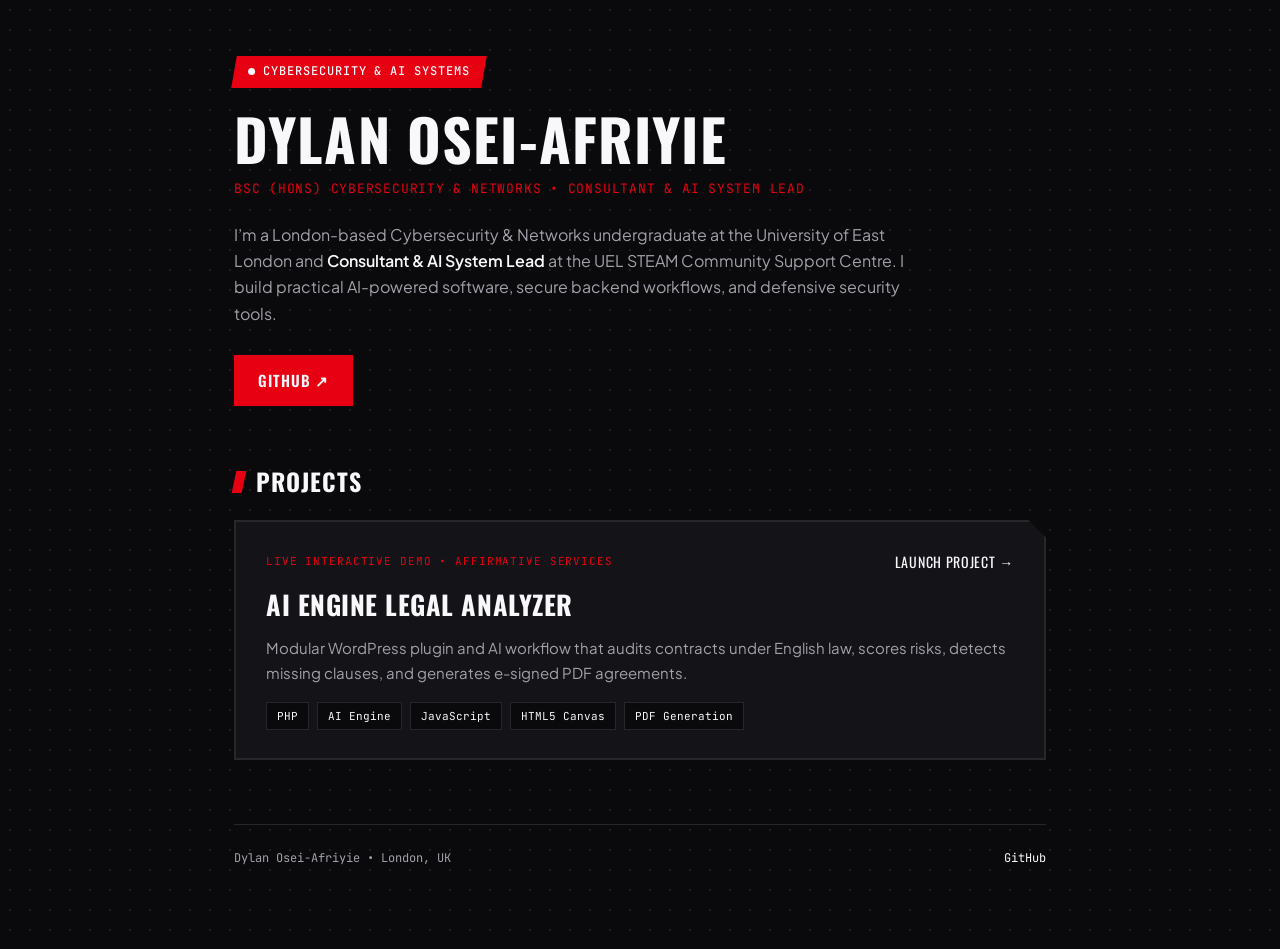
==== commit eeb2a050: "ppp" ====
--- a/index.html
+++ b/index.html
@@ -1,184 +1,54 @@
 <!DOCTYPE html>
 <html lang="en">
 <head>
-  <meta charset="UTF-8">
-  <meta name="viewport" content="width=device-width, initial-scale=1.0">
-  <title>Dylan Osei-Afriyie — Cybersecurity, AI Systems &amp; Networks</title>
-  <meta name="description" content="Portfolio of Dylan Osei-Afriyie: BSc (Hons) Cybersecurity & Networks student at UEL, Consultant & AI System Lead at UEL STEAM Community Support Centre.">
-  <link rel="preconnect" href="https://fonts.googleapis.com">
-  <link rel="preconnect" href="https://fonts.gstatic.com" crossorigin>
-  <link rel="stylesheet" href="style.css">
+  <meta charset="UTF-8" />
+  <meta name="viewport" content="width=device-width, initial-scale=1.0" />
+  <title>Dylan Osei-Afriyie — Portfolio</title>
+  <link rel="stylesheet" href="style.css" />
 </head>
 <body>
   <div class="container">
-    <nav class="top-nav">
-      <a href="index.html" class="monogram-link" aria-label="Dylan Osei-Afriyie Home">
-        <span class="monogram"><span class="monogram-box"><span>DO</span></span><span class="monogram-dot">.</span></span>
-      </a>
-      <div class="nav-links">
-        <a href="https://github.com/pandex32" target="_blank" rel="noopener">GitHub</a>
-        <a href="https://www.linkedin.com/in/YOUR-LINKEDIN-HANDLE" target="_blank" rel="noopener">LinkedIn</a>
-        <a href="mailto:dylan.osei123@gmail.com" class="btn-contact">Get in Touch</a>
+    <div class="status-pill">
+      <span class="dot"></span>
+      <span>Cybersecurity &amp; AI Systems</span>
+    </div>
+
+    <h1>Dylan Osei-Afriyie</h1>
+    <div class="meta">BSc (Hons) Cybersecurity &amp; Networks &bull; Consultant &amp; AI System Lead</div>
+
+    <p class="bio">
+      I’m a London-based Cybersecurity &amp; Networks undergraduate at the University of East London and <strong>Consultant &amp; AI System Lead</strong> at the UEL STEAM Community Support Centre. I build practical AI-powered software, secure backend workflows, and defensive security tools.
+    </p>
+
+    <div class="links-row">
+      <a href="https://github.com/pandex32" target="_blank" rel="noopener" class="btn">GitHub &nearr;</a>
+    </div>
+
+    <h2>Projects</h2>
+
+    <a href="projects/legal-analyzer.html" class="project-card">
+      <div class="project-top">
+        <span class="project-tag">Live Interactive Demo &bull; Affirmative Services</span>
+        <span class="project-arrow">Launch Project &rarr;</span>
       </div>
-    </nav>
-
-    <header class="hero">
-      <div class="status-pill">
-        <span class="dot"></span>
-        <span>Available for Cybersecurity &amp; AI Roles</span>
+      <h3>AI Engine Legal Analyzer</h3>
+      <p>
+        Modular WordPress plugin and AI workflow that audits contracts under English law, scores risks, detects missing clauses, and generates e-signed PDF agreements.
+      </p>
+      <div class="tech-tags">
+        <span>PHP</span>
+        <span>AI Engine</span>
+        <span>JavaScript</span>
+        <span>HTML5 Canvas</span>
+        <span>PDF Generation</span>
       </div>
-      <h1>Dylan Osei-Afriyie</h1>
-      <p class="hero-subtitle">BSc (Hons) Cybersecurity &amp; Networks Student <span class="bullet">&bull;</span> Consultant &amp; AI System Lead</p>
-      
-      <div class="hero-meta">
-        <span>LONDON, UK</span>
-        <span class="meta-divider">//</span>
-        <span>UNIVERSITY OF EAST LONDON (2024&mdash;2027)</span>
-        <span class="meta-divider">//</span>
-        <span>UEL STEAM CENTRE</span>
-      </div>
-
-      <p class="lead">
-        I am a London-based Cybersecurity &amp; Networks undergraduate at the University of East London (2024–2027) and <strong>Consultant &amp; AI System Lead at the UEL STEAM Community Support Centre</strong> (Feb 2026–Present). I engineer AI-powered security tooling, digital forensics workflows, network defense systems, and full-stack prototypes that turn complex problems into robust, production-ready solutions.
-      </p>
-
-      <div class="action-bar">
-        <a class="cta-button" href="https://www.linkedin.com/in/YOUR-LINKEDIN-HANDLE" target="_blank" rel="noopener">
-          <span>Connect on LinkedIn</span>
-          <span>&nearr;</span>
-        </a>
-        <a class="cta-secondary" href="https://github.com/pandex32" target="_blank" rel="noopener">
-          <span>GitHub Profile</span>
-          <span>&nearr;</span>
-        </a>
-        <a class="cta-secondary" href="mailto:dylan.osei123@gmail.com">
-          <span>Get in Touch</span>
-          <span>&rarr;</span>
-        </a>
-      </div>
-    </header>
-
-    <section id="arsenal">
-      <div class="section-header">
-        <div>
-          <span class="section-kicker">01 // Arsenal</span>
-          <h2>Core Capabilities</h2>
-        </div>
-        <p>Technical disciplines, secure architectures, and engineering frameworks I deploy.</p>
-      </div>
-      <div class="grid">
-        <article class="card">
-          <div class="card-top">
-            <span class="badge">AI SYSTEMS</span>
-          </div>
-          <h3>AI Systems &amp; Automation</h3>
-          <p>LLM prompt orchestration, WordPress/PHP plugin architecture, and automated document intelligence.</p>
-          <div class="tags">
-            <span>LLM Orchestration</span>
-            <span>PHP Plugins</span>
-            <span>Doc Intelligence</span>
-            <span>Prompt Ops</span>
-          </div>
-        </article>
-
-        <article class="card">
-          <div class="card-top">
-            <span class="badge">CYBER DEFENSE</span>
-          </div>
-          <h3>Cybersecurity &amp; Forensics</h3>
-          <p>Deepfake voice phishing (vishing) detection, network engineering, secure input validation, and digital forensics.</p>
-          <div class="tags">
-            <span>Vishing Defense</span>
-            <span>DFIR</span>
-            <span>Network Security</span>
-            <span>Threat Research</span>
-          </div>
-        </article>
-
-        <article class="card">
-          <div class="card-top">
-            <span class="badge">BACKEND &amp; DATA</span>
-          </div>
-          <h3>Data &amp; Backend Engineering</h3>
-          <p>Relational database design (ERD to SQL), API integration, and Git version control workflows.</p>
-          <div class="tags">
-            <span>ERD to SQL</span>
-            <span>Database Normalization</span>
-            <span>REST APIs</span>
-            <span>Git Workflows</span>
-          </div>
-        </article>
-      </div>
-    </section>
-
-    <section id="projects">
-      <div class="section-header">
-        <div>
-          <span class="section-kicker">02 // Field Work</span>
-          <h2>Selected Work &amp; Research</h2>
-        </div>
-        <p>Applied software engineering, live prototypes, and ongoing academic research.</p>
-      </div>
-      <div class="grid projects-grid">
-        <a href="projects/legal-analyzer.html" class="card-link" aria-label="View AI Engine Legal Analyzer interactive demo">
-          <article class="card">
-            <div class="card-top">
-              <span class="badge badge-live">Live Interactive Demo</span>
-              <span class="arrow">&nearr;</span>
-            </div>
-            <h3>AI Engine Legal Analyzer</h3>
-            <p>Built for Affirmative Services as Technical Consultant &amp; AI System Lead. Features contract risk scoring, missing UK clause auditing, English-law contract drafting, and dual-party e-signatures.</p>
-            <div class="tags">
-              <span>Legal Tech</span>
-              <span>WordPress Plugin</span>
-              <span>AI Engine</span>
-              <span>E-Signatures</span>
-            </div>
-          </article>
-        </a>
-
-        <article class="card research-card">
-          <div class="card-top">
-            <span class="badge badge-crimson">Research in Progress</span>
-          </div>
-          <h3>Deepfake Voice Detection Under Telephone Conditions</h3>
-          <p>Dissertation research evaluating the robustness and explainability (XAI) of AI deepfake voice detection models against social engineering attacks across ASVspoof and WaveFake datasets under simulated telephony degradation.</p>
-          <div class="tags">
-            <span>Active Research</span>
-            <span>ASVspoof</span>
-            <span>WaveFake</span>
-            <span>XAI</span>
-            <span>Demo Coming Soon</span>
-          </div>
-        </article>
-
-        <article class="card">
-          <div class="card-top">
-            <span class="badge">Systems &amp; SQL</span>
-          </div>
-          <h3>Relational Database &amp; Schema Engineering</h3>
-          <p>End-to-end Entity-Relationship Diagram (ERD) modeling, normalization, and SQL table implementation/population.</p>
-          <div class="tags">
-            <span>ERD Modeling</span>
-            <span>3NF Normalization</span>
-            <span>PostgreSQL / MySQL</span>
-            <span>Schema Design</span>
-          </div>
-        </article>
-      </div>
-    </section>
+    </a>
 
     <footer>
-      <div class="footer-content">
-        <div class="footer-links">
-          <a href="https://github.com/pandex32" target="_blank" rel="noopener">GitHub / pandex32</a>
-          <a href="https://www.linkedin.com/in/YOUR-LINKEDIN-HANDLE" target="_blank" rel="noopener">LinkedIn</a>
-          <a href="mailto:dylan.osei123@gmail.com">dylan.osei123@gmail.com</a>
-        </div>
-        <div class="footer-credits">
-          <span>LONDON, UK &bull; BUILT BY DYLAN OSEI-AFRIYIE</span>
-        </div>
-      </div>
+      <span>Dylan Osei-Afriyie &bull; London, UK</span>
+      <span>
+        <a href="https://github.com/pandex32" target="_blank" rel="noopener">GitHub</a>
+      </span>
     </footer>
   </div>
 </body>
--- a/style.css
+++ b/style.css
@@ -1,865 +1,316 @@
-@import url("https://fonts.googleapis.com/css2?family=JetBrains+Mono:ital,wght@0,400;0,500;0,600;0,700;1,400&family=Plus+Jakarta+Sans:wght@400;500;600;700;800&family=Syne:wght@700;800&display=swap");
+@import url('https://fonts.googleapis.com/css2?family=Oswald:wght@600;700&family=Plus+Jakarta+Sans:wght@400;500;600;700&family=JetBrains+Mono:wght@500&display=swap');
 
 :root {
-  --bg: #0A0A0C;
+  --bg: #0a0a0c;
   --surface: #141418;
-  --surface-alt: #1C1C22;
-  --surface-elevated: #23232B;
-  --crimson: #E60012;
-  --crimson-dark: #A8000D;
-  --crimson-glow: rgba(230, 0, 18, 0.35);
-  --crimson-subtle: rgba(230, 0, 18, 0.08);
-  --ink: #F8F8FA;
-  --muted: #A1A1AA;
-  --muted-light: #D4D4D8;
-  --border: #27272A;
-  --border-light: #3F3F46;
-  --shadow-p5: 6px 6px 0px #E60012;
-  --shadow-p5-sm: 4px 4px 0px #E60012;
-  --shadow-frame: 8px 8px 0px rgba(230, 0, 18, 0.35);
-  --font-display: "Syne", -apple-system, BlinkMacSystemFont, "Segoe UI", Roboto, sans-serif;
-  --font-body: "Plus Jakarta Sans", -apple-system, BlinkMacSystemFont, "Segoe UI", Roboto, sans-serif;
-  --font-mono: "JetBrains Mono", SFMono-Regular, Menlo, Monaco, Consolas, monospace;
-}
-
-*, *::before, *::after {
+  --crimson: #e60012;
+  --crimson-hover: #ff1a2b;
+  --white: #f8f8fa;
+  --muted: #a1a1aa;
+  --border: #27272a;
+}
+
+* {
   box-sizing: border-box;
   margin: 0;
   padding: 0;
 }
 
-html {
-  scroll-behavior: smooth;
-  color-scheme: dark;
-}
-
 body {
-  min-height: 100vh;
-  padding: 2.5rem 1.5rem 5rem;
-  color: var(--ink);
   background-color: var(--bg);
-  /* Persona 5 tactical halftone and subtle diagonal grid texture */
-  background-image:
-    radial-gradient(circle at 15% 15%, rgba(230, 0, 18, 0.07) 0%, transparent 45%),
-    radial-gradient(circle at 85% 85%, rgba(230, 0, 18, 0.04) 0%, transparent 50%),
-    linear-gradient(135deg, rgba(230, 0, 18, 0.035) 25%, transparent 25%, transparent 50%, rgba(230, 0, 18, 0.035) 50%, rgba(230, 0, 18, 0.035) 75%, transparent 75%);
-  background-size: 100% 100%, 100% 100%, 10px 10px;
-  font: 400 1rem/1.7 var(--font-body);
+  background-image: radial-gradient(#1f1f24 1px, transparent 1px);
+  background-size: 20px 20px;
+  color: var(--white);
+  font-family: 'Plus Jakarta Sans', sans-serif;
+  line-height: 1.65;
   -webkit-font-smoothing: antialiased;
-  -moz-osx-font-smoothing: grayscale;
-  overflow-x: hidden;
-}
-
-/* Accessibility focus styles */
-:focus-visible {
-  outline: 2px solid var(--crimson);
-  outline-offset: 3px;
-}
-
-::selection {
+}
+
+.container {
+  max-width: 860px;
+  margin: 0 auto;
+  padding: 56px 24px 80px;
+}
+
+/* Skewed Persona 5 Status Pill */
+.status-pill {
+  display: inline-flex;
+  align-items: center;
+  gap: 8px;
   background: var(--crimson);
-  color: #FFFFFF;
-}
-
-/* Base Container */
-.container {
-  max-width: 1080px;
-  margin: 0 auto;
-}
-
-/* ==========================================================================
-   Navigation
-   ========================================================================== */
-.top-nav {
+  color: var(--white);
+  font-family: 'JetBrains Mono', monospace;
+  font-size: 12px;
+  font-weight: 500;
+  letter-spacing: 0.08em;
+  text-transform: uppercase;
+  padding: 6px 14px;
+  margin-bottom: 20px;
+  transform: skewX(-10deg);
+}
+
+.status-pill > * {
+  transform: skewX(10deg);
+}
+
+.dot {
+  width: 7px;
+  height: 7px;
+  background: var(--white);
+  border-radius: 50%;
+}
+
+/* Typography */
+h1 {
+  font-family: 'Oswald', sans-serif;
+  font-size: clamp(2.4rem, 5vw, 3.6rem);
+  font-weight: 700;
+  text-transform: uppercase;
+  letter-spacing: 0.02em;
+  line-height: 1.05;
+  color: var(--white);
+  margin-bottom: 10px;
+}
+
+.meta {
+  font-family: 'JetBrains Mono', monospace;
+  font-size: 13px;
+  color: var(--crimson);
+  text-transform: uppercase;
+  letter-spacing: 0.06em;
+  margin-bottom: 22px;
+}
+
+.bio {
+  color: var(--muted);
+  font-size: 16px;
+  max-width: 680px;
+  margin-bottom: 28px;
+}
+
+.bio strong {
+  color: var(--white);
+  font-weight: 600;
+}
+
+h2 {
+  font-family: 'Oswald', sans-serif;
+  font-size: 1.5rem;
+  font-weight: 700;
+  text-transform: uppercase;
+  letter-spacing: 0.04em;
+  color: var(--white);
+  margin-bottom: 18px;
+  display: flex;
+  align-items: center;
+  gap: 12px;
+}
+
+h2::before {
+  content: '';
+  display: inline-block;
+  width: 10px;
+  height: 22px;
+  background: var(--crimson);
+  transform: skewX(-12deg);
+}
+
+/* Action Links */
+.links-row {
+  display: flex;
+  flex-wrap: wrap;
+  gap: 14px;
+  margin-bottom: 56px;
+}
+
+.btn {
+  display: inline-flex;
+  align-items: center;
+  gap: 8px;
+  padding: 11px 22px;
+  font-family: 'Oswald', sans-serif;
+  font-size: 15px;
+  font-weight: 600;
+  letter-spacing: 0.06em;
+  text-transform: uppercase;
+  text-decoration: none;
+  border: 2px solid var(--crimson);
+  background: var(--crimson);
+  color: var(--white);
+  transition: transform 0.15s ease, background 0.15s ease, box-shadow 0.15s ease;
+}
+
+.btn:hover {
+  background: var(--crimson-hover);
+  transform: translate(-2px, -2px);
+  box-shadow: 4px 4px 0px var(--white);
+}
+
+.btn-outline {
+  background: transparent;
+  border-color: var(--white);
+  color: var(--white);
+}
+
+.btn-outline:hover {
+  background: var(--white);
+  color: var(--bg);
+  box-shadow: 4px 4px 0px var(--crimson);
+}
+
+/* Single Clean Project Card */
+.project-card {
+  display: block;
+  text-decoration: none;
+  background: var(--surface);
+  border: 2px solid var(--border);
+  padding: 28px 30px;
+  clip-path: polygon(0 0, calc(100% - 18px) 0, 100% 18px, 100% 100%, 0 100%);
+  transition: border-color 0.18s ease, transform 0.18s ease, box-shadow 0.18s ease;
+}
+
+.project-card:hover {
+  border-color: var(--crimson);
+  transform: translate(-3px, -3px);
+  box-shadow: 6px 6px 0px var(--crimson);
+}
+
+.project-top {
   display: flex;
   justify-content: space-between;
   align-items: center;
-  margin-bottom: 4.5rem;
-  padding-bottom: 1.25rem;
-  border-bottom: 2px solid var(--border);
-  position: relative;
-}
-
-.top-nav::after {
-  content: "";
-  position: absolute;
-  bottom: -2px;
-  left: 0;
-  width: 90px;
-  height: 2px;
-  background: var(--crimson);
-}
-
-.monogram-link {
+  gap: 12px;
+  margin-bottom: 10px;
+}
+
+.project-tag {
+  font-family: 'JetBrains Mono', monospace;
+  font-size: 11px;
+  text-transform: uppercase;
+  letter-spacing: 0.08em;
+  color: var(--crimson);
+}
+
+.project-arrow {
+  font-family: 'Oswald', sans-serif;
+  font-size: 14px;
+  text-transform: uppercase;
+  letter-spacing: 0.05em;
+  color: var(--white);
+}
+
+.project-card h3 {
+  font-family: 'Oswald', sans-serif;
+  font-size: 1.65rem;
+  text-transform: uppercase;
+  letter-spacing: 0.02em;
+  color: var(--white);
+  margin-bottom: 10px;
+}
+
+.project-card p {
+  color: var(--muted);
+  font-size: 15px;
+  margin-bottom: 16px;
+}
+
+.tech-tags {
+  display: flex;
+  flex-wrap: wrap;
+  gap: 8px;
+}
+
+.tech-tags span {
+  font-family: 'JetBrains Mono', monospace;
+  font-size: 11px;
+  padding: 4px 10px;
+  background: var(--bg);
+  border: 1px solid var(--border);
+  color: var(--white);
+}
+
+/* Case Study Page Elements */
+.back-link {
+  display: inline-block;
+  font-family: 'JetBrains Mono', monospace;
+  font-size: 13px;
+  text-transform: uppercase;
+  letter-spacing: 0.05em;
+  color: var(--muted);
   text-decoration: none;
-  display: inline-flex;
-  align-items: center;
-}
-
-.monogram {
-  font-family: var(--font-display);
-  font-weight: 800;
-  font-size: 1.75rem;
-  letter-spacing: -0.06em;
-  color: var(--ink);
-  display: inline-flex;
-  align-items: center;
-  gap: 2px;
-  transition: transform 0.2s cubic-bezier(0.16, 1, 0.3, 1);
-}
-
-.monogram-box {
-  background: var(--crimson);
-  color: #FFFFFF;
-  padding: 0.15rem 0.45rem;
-  transform: skewX(-10deg);
-  display: inline-block;
-}
-
-.monogram-box span {
-  transform: skewX(10deg);
-  display: inline-block;
-}
-
-.monogram-dot {
-  color: var(--crimson);
-  font-weight: 800;
-}
-
-.monogram-link:hover .monogram {
-  transform: scale(1.05);
-}
-
-.nav-links {
-  display: flex;
-  align-items: center;
-  gap: 1.5rem;
-}
-
-.nav-links a {
-  text-decoration: none;
-  color: var(--muted);
-  font-family: var(--font-mono);
-  font-size: 0.85rem;
-  font-weight: 600;
-  letter-spacing: 0.05em;
-  text-transform: uppercase;
-  transition: color 0.18s ease;
-  position: relative;
-}
-
-.nav-links a:hover {
-  color: var(--ink);
-}
-
-.nav-links a:hover::after {
-  content: "";
-  position: absolute;
-  left: 0;
-  bottom: -4px;
-  width: 100%;
-  height: 2px;
-  background: var(--crimson);
-}
-
-/* ==========================================================================
-   Buttons & Links (Persona 5 High-Contrast)
-   ========================================================================== */
-.btn-contact,
-.cta-button {
-  display: inline-flex;
-  align-items: center;
-  justify-content: center;
-  gap: 0.5rem;
-  padding: 0.75rem 1.4rem;
-  color: #FFFFFF !important;
-  background: var(--crimson);
-  clip-path: polygon(10px 0, 100% 0, calc(100% - 10px) 100%, 0 100%);
-  font-family: var(--font-display);
-  font-weight: 800;
-  font-size: 0.86rem;
-  letter-spacing: 0.04em;
-  text-transform: uppercase;
-  text-decoration: none !important;
-  border: none;
-  cursor: pointer;
-  transition: all 0.2s cubic-bezier(0.16, 1, 0.3, 1);
-  box-shadow: 2px 2px 0px rgba(0, 0, 0, 0.4);
-}
-
-.btn-contact:hover,
-.cta-button:hover {
-  background: #FFFFFF;
-  color: #0A0A0C !important;
-  transform: translate(-3px, -3px);
-  box-shadow: var(--shadow-p5-sm);
-}
-
-.btn-contact::after,
-.cta-button::after {
-  content: "";
-  display: none;
-}
-
-.cta-secondary {
-  display: inline-flex;
-  align-items: center;
-  justify-content: center;
-  gap: 0.5rem;
-  padding: 0.72rem 1.35rem;
-  color: var(--ink) !important;
-  background: var(--surface-alt);
-  border: 1px solid var(--border);
-  clip-path: polygon(10px 0, 100% 0, calc(100% - 10px) 100%, 0 100%);
-  font-family: var(--font-display);
-  font-weight: 800;
-  font-size: 0.86rem;
-  letter-spacing: 0.04em;
-  text-transform: uppercase;
-  text-decoration: none !important;
-  cursor: pointer;
-  transition: all 0.2s cubic-bezier(0.16, 1, 0.3, 1);
-}
-
-.cta-secondary:hover {
-  border-color: var(--crimson);
-  color: #FFFFFF !important;
-  background: var(--surface-elevated);
-  transform: translate(-3px, -3px);
-  box-shadow: var(--shadow-p5-sm);
-}
-
-.back-link {
-  display: inline-flex;
-  align-items: center;
-  gap: 0.5rem;
-  margin-bottom: 2.2rem;
-  color: var(--muted);
-  font: 600 0.82rem var(--font-mono);
-  letter-spacing: 0.06em;
-  text-transform: uppercase;
-  text-decoration: none;
-  transition: all 0.18s ease;
-  padding: 0.35rem 0.7rem;
+  margin-bottom: 24px;
+}
+
+.back-link:hover {
+  color: var(--crimson);
+}
+
+.case-section {
+  margin-top: 44px;
+}
+
+.case-section p,
+.case-section li {
+  color: var(--muted);
+  font-size: 15.5px;
+}
+
+.case-section ul {
+  padding-left: 20px;
+  display: flex;
+  flex-direction: column;
+  gap: 10px;
+  margin-top: 12px;
+}
+
+.case-section li strong {
+  color: var(--white);
+}
+
+.case-section code {
+  font-family: 'JetBrains Mono', monospace;
+  font-size: 13px;
+  color: var(--crimson);
   background: var(--surface);
-  border: 1px solid var(--border);
-  clip-path: polygon(6px 0, 100% 0, calc(100% - 6px) 100%, 0 100%);
-}
-
-.back-link:hover {
-  color: #FFFFFF;
-  border-color: var(--crimson);
-  background: var(--crimson);
-  transform: translateX(-3px);
-}
-
-/* ==========================================================================
-   Slanted Badges, Pills & Kickers
-   ========================================================================== */
-.status-pill,
-.badge,
-.section-kicker,
-.role-tag {
-  display: inline-flex;
-  align-items: center;
-  gap: 0.55rem;
-  padding: 0.42rem 0.95rem;
-  color: var(--ink);
-  background: var(--surface-alt);
-  border: 1px solid var(--border);
-  transform: skewX(-10deg);
-  font: 700 0.72rem/1.2 var(--font-mono);
-  letter-spacing: 0.06em;
-  text-transform: uppercase;
-}
-
-.status-pill > *,
-.badge > *,
-.section-kicker > *,
-.role-tag > * {
-  transform: skewX(10deg);
-  display: inline-block;
-}
-
-.status-pill {
-  border-color: rgba(230, 0, 18, 0.4);
-  background: rgba(28, 28, 34, 0.9);
-  margin-bottom: 1.25rem;
-}
-
-.dot {
-  width: 9px;
-  height: 9px;
-  border-radius: 50%;
-  background: var(--crimson);
-  box-shadow: 0 0 0 3px rgba(230, 0, 18, 0.3);
-  animation: p5-pulse 1.8s infinite ease-in-out;
-}
-
-@keyframes p5-pulse {
-  0%, 100% {
-    box-shadow: 0 0 0 3px rgba(230, 0, 18, 0.35);
-    transform: skewX(10deg) scale(1);
-  }
-  50% {
-    box-shadow: 0 0 0 8px rgba(230, 0, 18, 0);
-    transform: skewX(10deg) scale(1.15);
-  }
-}
-
-.badge {
-  padding: 0.3rem 0.7rem;
-  font-size: 0.65rem;
-  letter-spacing: 0.08em;
-}
-
-.badge-live,
-.badge-crimson {
-  color: #FFFFFF;
-  background: var(--crimson);
-  border-color: var(--crimson);
-}
-
-.badge-live > *,
-.badge-crimson > * {
-  color: #FFFFFF;
-}
-
-.section-kicker {
-  margin-bottom: 0.6rem;
-  font-size: 0.7rem;
-  color: var(--crimson);
-  border-color: rgba(230, 0, 18, 0.3);
-  background: rgba(20, 20, 24, 0.95);
-}
-
-/* ==========================================================================
-   Hero Section
-   ========================================================================== */
-.hero {
-  margin-bottom: 5.5rem;
-  position: relative;
-}
-
-h1, h2, h3, h4 {
-  font-family: var(--font-display);
-  line-height: 1.05;
-  letter-spacing: -0.04em;
-  font-weight: 800;
-}
-
-h1 {
-  max-width: 960px;
-  margin: 1.25rem 0 1.1rem;
-  color: var(--ink);
-  font-size: clamp(2.8rem, 7.5vw, 5.8rem);
-  text-transform: uppercase;
-  font-weight: 800;
-  position: relative;
-  letter-spacing: -0.045em;
-  text-shadow: 0 0 30px rgba(230, 0, 18, 0.1);
-}
-
-.hero-subtitle {
-  font-family: var(--font-display);
-  font-size: clamp(1.1rem, 2.4vw, 1.45rem);
-  font-weight: 700;
-  color: var(--crimson);
-  letter-spacing: -0.01em;
-  margin-bottom: 1.25rem;
-  text-transform: uppercase;
-}
-
-.hero-subtitle .bullet {
-  color: var(--muted);
-  margin: 0 0.4rem;
-  font-weight: 400;
-}
-
-.hero-meta {
-  display: inline-flex;
-  flex-wrap: wrap;
-  align-items: center;
-  gap: 0.75rem;
-  margin-bottom: 1.4rem;
-  padding: 0.45rem 0.85rem;
+  padding: 2px 6px;
+}
+
+.flow-card {
+  margin-top: 16px;
+  padding: 16px 20px;
   background: var(--surface);
-  border: 1px solid var(--border);
-  color: var(--muted-light);
-  font: 600 0.78rem/1.4 var(--font-mono);
-  letter-spacing: 0.06em;
-  text-transform: uppercase;
-}
-
-.hero-meta .meta-divider {
-  color: var(--crimson);
-}
-
-.lead {
-  max-width: 820px;
-  color: var(--muted);
-  font-size: 1.08rem;
-  line-height: 1.75;
-  margin-bottom: 1.2rem;
-}
-
-.lead strong {
-  color: var(--ink);
-  font-weight: 600;
-}
-
-.action-bar {
-  display: flex;
-  flex-wrap: wrap;
-  align-items: center;
-  gap: 1rem;
-  margin-top: 2.2rem;
-}
-
-/* ==========================================================================
-   Section Headers & Structure
-   ========================================================================== */
-section {
-  margin-bottom: 5.5rem;
-}
-
-.section-header {
-  display: flex;
-  justify-content: space-between;
-  align-items: flex-end;
-  gap: 1.5rem;
-  margin-bottom: 2rem;
-  padding-bottom: 1rem;
-  border-bottom: 1px solid var(--border);
-  position: relative;
-}
-
-.section-header::after {
-  content: "";
-  position: absolute;
-  bottom: -1px;
-  left: 0;
-  width: 48px;
-  height: 2px;
-  background: var(--crimson);
-}
-
-h2 {
-  color: var(--ink);
-  font-size: clamp(1.8rem, 4.2vw, 2.5rem);
-  text-transform: uppercase;
-  letter-spacing: -0.035em;
-  margin-top: 0.25rem;
-}
-
-.section-header p {
-  color: var(--muted);
-  font-size: 0.95rem;
-  max-width: 420px;
-  text-align: right;
-  line-height: 1.5;
-}
-
-/* ==========================================================================
-   Grid System & Angular Cards
-   ========================================================================== */
-.grid {
-  display: grid;
-  grid-template-columns: repeat(3, 1fr);
-  gap: 1.25rem;
-}
-
-.card-link {
-  display: block;
-  color: inherit;
-  text-decoration: none;
-  height: 100%;
-}
-
-.card,
-.case-section,
-.flow-card {
-  background: var(--surface);
-  border: 2px solid var(--border);
-  clip-path: polygon(0 0, calc(100% - 16px) 0, 100% 16px, 100% 100%, 0 100%);
-  position: relative;
-}
-
-.card {
-  height: 100%;
-  padding: 1.75rem 1.6rem;
-  display: flex;
-  flex-direction: column;
-  transition: transform 0.2s cubic-bezier(0.16, 1, 0.3, 1),
-              box-shadow 0.2s ease,
-              border-color 0.2s ease;
-}
-
-.card-link:hover .card,
-.card:hover {
-  border-color: var(--crimson);
-  box-shadow: var(--shadow-p5);
-  transform: translate(-3px, -3px);
-}
-
-.card-top {
-  display: flex;
-  justify-content: space-between;
-  align-items: center;
-  margin-bottom: 1.35rem;
-}
-
-.arrow {
-  color: var(--crimson);
-  font-family: var(--font-mono);
-  font-size: 1.4rem;
-  font-weight: 700;
-  transition: transform 0.2s cubic-bezier(0.16, 1, 0.3, 1);
-}
-
-.card-link:hover .arrow {
-  transform: translate(3px, -3px);
-}
-
-.card h3 {
-  margin-bottom: 0.85rem;
-  font-size: 1.35rem;
-  color: var(--ink);
-  line-height: 1.2;
-}
-
-.card p {
-  margin-bottom: 1.5rem;
-  color: var(--muted);
-  font-size: 0.92rem;
-  line-height: 1.65;
-  flex-grow: 1;
-}
-
-.tags {
-  display: flex;
-  flex-wrap: wrap;
-  gap: 0.45rem;
-  margin-top: auto;
-}
-
-.tags span {
-  display: inline-block;
-  padding: 0.24rem 0.55rem;
-  color: var(--muted-light);
-  background: var(--surface-alt);
-  border: 1px solid var(--border);
-  font: 600 0.68rem var(--font-mono);
-  letter-spacing: 0.04em;
-  text-transform: uppercase;
-}
-
-/* Distinct Research Card */
-.research-card {
-  background: linear-gradient(145deg, var(--surface) 0%, rgba(230, 0, 18, 0.07) 100%);
-  border-color: rgba(230, 0, 18, 0.35);
-}
-
-.research-card::before {
-  content: "";
-  position: absolute;
-  top: 0;
-  left: 0;
-  width: 4px;
-  height: 100%;
-  background: var(--crimson);
-}
-
-/* ==========================================================================
-   Case Study & Project Details (Legal Analyzer)
-   ========================================================================== */
-.project-header {
-  margin-bottom: 3.5rem;
-}
-
-.project-header h1 {
-  margin: 1rem 0 0.85rem;
-}
-
-.meta {
-  display: inline-flex;
-  flex-wrap: wrap;
-  align-items: center;
-  gap: 0.65rem;
-  margin-bottom: 2.5rem;
-  padding: 0.5rem 0.9rem;
-  background: var(--surface);
-  border: 1px solid var(--border);
-  color: var(--muted-light);
-  font: 600 0.78rem var(--font-mono);
-  letter-spacing: 0.06em;
-  text-transform: uppercase;
-}
-
-.meta .meta-accent {
-  color: var(--crimson);
-  font-weight: 700;
-}
-
-.case-section {
-  padding: 2.2rem 2rem;
-  margin-top: 2rem;
-  margin-bottom: 2.5rem;
-}
-
-.case-section > h2 {
-  margin-bottom: 1rem;
-  margin-top: 0.35rem;
-}
-
-.case-section p {
-  color: var(--muted);
-  font-size: 0.98rem;
-  line-height: 1.75;
-  margin-bottom: 1.25rem;
-}
-
-.case-section p strong {
-  color: var(--ink);
-}
-
-.case-section code {
-  color: var(--crimson);
-  background: rgba(230, 0, 18, 0.1);
-  padding: 0.15rem 0.45rem;
-  border: 1px solid rgba(230, 0, 18, 0.25);
-  font-family: var(--font-mono);
-  font-size: 0.85em;
-}
-
-.case-section ul {
-  list-style: none;
-  padding-left: 0;
-  margin-top: 1rem;
-  display: grid;
-  gap: 1rem;
-}
-
-.case-section li {
-  position: relative;
-  padding-left: 1.75rem;
-  color: var(--muted);
-  font-size: 0.95rem;
-  line-height: 1.65;
-}
-
-.case-section li strong {
-  color: var(--ink);
-}
-
-.case-section li::before {
-  content: "■";
-  position: absolute;
-  left: 0;
-  top: 0.1rem;
-  color: var(--crimson);
-  font-size: 0.75rem;
-}
-
-/* Pipeline Flow Card */
-.flow-card {
-  padding: 1.5rem 1.6rem;
-  margin: 1.5rem 0;
-  background: var(--surface-alt);
-  border: 1px solid var(--border);
-  color: var(--ink);
-  font-family: var(--font-mono);
-  font-size: 0.85rem;
-}
-
-.flow-title {
-  display: block;
-  color: var(--crimson);
-  font-weight: 700;
-  letter-spacing: 0.08em;
-  text-transform: uppercase;
-  margin-bottom: 0.85rem;
-  font-size: 0.75rem;
-}
-
-.flow-steps {
-  display: flex;
-  flex-wrap: wrap;
-  align-items: center;
-  gap: 0.65rem 0.85rem;
-  line-height: 1.5;
-}
-
-.flow-step {
-  display: inline-block;
-  padding: 0.35rem 0.75rem;
-  background: var(--surface);
-  border: 1px solid var(--border);
-  color: var(--ink);
-  font-weight: 600;
-}
-
-.flow-arrow {
-  color: var(--crimson);
-  font-weight: 700;
-  font-size: 1.1rem;
-}
-
-/* Specifications Grid */
-.specs-grid {
-  display: grid;
-  grid-template-columns: repeat(auto-fit, minmax(220px, 1fr));
-  gap: 1rem;
-  margin-top: 1.5rem;
-}
-
-.spec-item {
-  background: var(--surface-alt);
-  border: 1px solid var(--border);
-  padding: 1rem 1.2rem;
-  clip-path: polygon(6px 0, 100% 0, calc(100% - 6px) 100%, 0 100%);
-}
-
-.spec-label {
-  display: block;
-  font: 700 0.68rem var(--font-mono);
-  color: var(--crimson);
-  text-transform: uppercase;
-  letter-spacing: 0.06em;
-  margin-bottom: 0.35rem;
-}
-
-.spec-value {
-  display: block;
-  font-size: 0.9rem;
-  color: var(--ink);
-  font-weight: 600;
-}
-
-/* Responsive Interactive Demo Frame */
+  border-left: 4px solid var(--crimson);
+  color: var(--white);
+  font-size: 14.5px;
+}
+
 .demo-frame {
   width: 100%;
   height: 680px;
-  margin-top: 1.25rem;
+  margin-top: 18px;
   border: 2px solid var(--crimson);
-  box-shadow: var(--shadow-frame);
-  background: #F8F9FA;
-  display: block;
-}
-
-/* ==========================================================================
-   Footer
-   ========================================================================== */
+  box-shadow: 6px 6px 0px var(--crimson);
+  background: #f8f9fa;
+}
+
 footer {
-  margin-top: 5rem;
-  padding-top: 2rem;
-  border-top: 2px solid var(--border);
-  position: relative;
-}
-
-footer::before {
-  content: "";
-  position: absolute;
-  top: -2px;
-  right: 0;
-  width: 80px;
-  height: 2px;
-  background: var(--crimson);
-}
-
-.footer-content {
+  margin-top: 64px;
+  padding-top: 24px;
+  border-top: 1px solid var(--border);
+  font-family: 'JetBrains Mono', monospace;
+  font-size: 12px;
+  color: var(--muted);
   display: flex;
   justify-content: space-between;
-  align-items: center;
   flex-wrap: wrap;
-  gap: 1.5rem;
-}
-
-.footer-links {
-  display: flex;
-  flex-wrap: wrap;
-  align-items: center;
-  gap: 1.5rem;
-}
-
-.footer-links a {
+  gap: 12px;
+}
+
+footer a {
+  color: var(--white);
   text-decoration: none;
-  color: var(--ink);
-  font-family: var(--font-mono);
-  font-size: 0.82rem;
-  font-weight: 700;
-  letter-spacing: 0.04em;
-  transition: color 0.18s ease;
-}
-
-.footer-links a:hover {
-  color: var(--crimson);
-}
-
-.footer-credits {
-  color: var(--muted);
-  font: 500 0.8rem var(--font-mono);
-  letter-spacing: 0.04em;
-}
-
-/* ==========================================================================
-   Responsive Breakpoints
-   ========================================================================== */
-@media (max-width: 900px) {
-  .grid {
-    grid-template-columns: 1fr;
-  }
-
-  .section-header {
-    flex-direction: column;
-    align-items: flex-start;
-    gap: 0.6rem;
-  }
-
-  .section-header p {
-    text-align: left;
-  }
-}
-
-@media (max-width: 640px) {
-  body {
-    padding: 1.5rem 1rem 3.5rem;
-  }
-
-  .top-nav {
-    margin-bottom: 3rem;
-  }
-
-  .nav-links a:not(.btn-contact) {
-    display: none;
-  }
-
-  h1 {
-    font-size: 2.75rem;
-  }
-
-  .action-bar {
-    flex-direction: column;
-    align-items: stretch;
-  }
-
-  .action-bar .cta-button,
-  .action-bar .cta-secondary {
-    width: 100%;
-    text-align: center;
-  }
-
-  .case-section {
-    padding: 1.5rem 1.2rem;
-  }
-
-  .demo-frame {
-    height: 720px;
-    box-shadow: 5px 5px 0px rgba(230, 0, 18, 0.35);
-  }
-
-  .footer-content {
-    flex-direction: column;
-    align-items: flex-start;
-  }
-}
+}
+
+footer a:hover {
+  color: var(--crimson);
+}
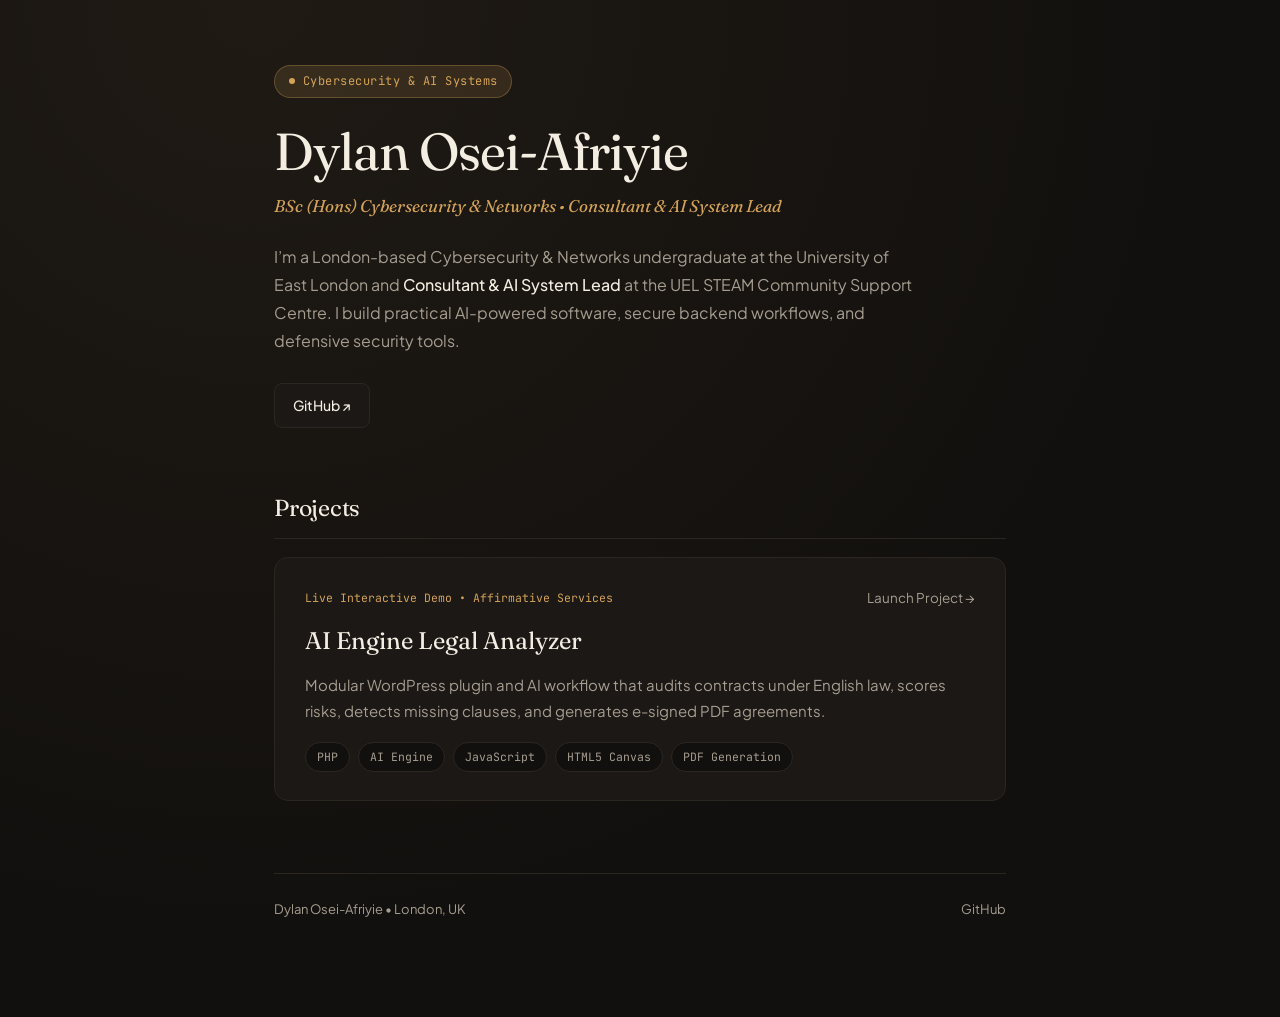
==== commit 336e221d: "Add cache-busting v=2 query string for warm jazz-lounge theme" ====
--- a/index.html
+++ b/index.html
@@ -4,7 +4,7 @@
   <meta charset="UTF-8" />
   <meta name="viewport" content="width=device-width, initial-scale=1.0" />
   <title>Dylan Osei-Afriyie — Portfolio</title>
-  <link rel="stylesheet" href="style.css" />
+  <link rel="stylesheet" href="style.css?v=2" />
 </head>
 <body>
   <div class="container">
--- a/style.css
+++ b/style.css
@@ -1,13 +1,14 @@
-@import url('https://fonts.googleapis.com/css2?family=Oswald:wght@600;700&family=Plus+Jakarta+Sans:wght@400;500;600;700&family=JetBrains+Mono:wght@500&display=swap');
+@import url('https://fonts.googleapis.com/css2?family=Fraunces:ital,opsz,wght@0,9..144,400;0,9..144,600;1,9..144,400&family=Plus+Jakarta+Sans:wght@400;500;600&family=JetBrains+Mono:wght@400;500&display=swap');
 
 :root {
-  --bg: #0a0a0c;
-  --surface: #141418;
-  --crimson: #e60012;
-  --crimson-hover: #ff1a2b;
-  --white: #f8f8fa;
-  --muted: #a1a1aa;
-  --border: #27272a;
+  --bg: #12100e;
+  --surface: #1b1815;
+  --surface-hover: #221e1a;
+  --amber: #d4a359;
+  --amber-soft: rgba(212, 163, 89, 0.14);
+  --cream: #f3ede2;
+  --muted: #a69d90;
+  --border: #2c2620;
 }
 
 * {
@@ -18,161 +19,131 @@
 
 body {
   background-color: var(--bg);
-  background-image: radial-gradient(#1f1f24 1px, transparent 1px);
-  background-size: 20px 20px;
-  color: var(--white);
+  background-image: radial-gradient(circle at 20% 0%, #1f1a14 0%, #12100e 65%);
+  color: var(--cream);
   font-family: 'Plus Jakarta Sans', sans-serif;
-  line-height: 1.65;
+  line-height: 1.75;
   -webkit-font-smoothing: antialiased;
 }
 
 .container {
-  max-width: 860px;
+  max-width: 780px;
   margin: 0 auto;
-  padding: 56px 24px 80px;
-}
-
-/* Skewed Persona 5 Status Pill */
+  padding: 64px 24px 96px;
+}
+
+/* Subtle Warm Status Pill */
 .status-pill {
   display: inline-flex;
   align-items: center;
   gap: 8px;
-  background: var(--crimson);
-  color: var(--white);
+  background: var(--amber-soft);
+  border: 1px solid rgba(212, 163, 89, 0.3);
+  color: var(--amber);
   font-family: 'JetBrains Mono', monospace;
   font-size: 12px;
+  letter-spacing: 0.04em;
+  padding: 5px 14px;
+  border-radius: 999px;
+  margin-bottom: 24px;
+}
+
+.dot {
+  width: 6px;
+  height: 6px;
+  background: var(--amber);
+  border-radius: 50%;
+}
+
+/* Editorial Jazz Typography */
+h1 {
+  font-family: 'Fraunces', Georgia, serif;
+  font-size: clamp(2.3rem, 5vw, 3.25rem);
+  font-weight: 400;
+  letter-spacing: -0.02em;
+  line-height: 1.15;
+  color: var(--cream);
+  margin-bottom: 10px;
+}
+
+.meta {
+  font-family: 'Fraunces', Georgia, serif;
+  font-style: italic;
+  font-size: 17px;
+  color: var(--amber);
+  margin-bottom: 22px;
+}
+
+.bio {
+  color: var(--muted);
+  font-size: 16px;
+  max-width: 640px;
+  margin-bottom: 28px;
+}
+
+.bio strong {
+  color: var(--cream);
   font-weight: 500;
-  letter-spacing: 0.08em;
-  text-transform: uppercase;
-  padding: 6px 14px;
-  margin-bottom: 20px;
-  transform: skewX(-10deg);
-}
-
-.status-pill > * {
-  transform: skewX(10deg);
-}
-
-.dot {
-  width: 7px;
-  height: 7px;
-  background: var(--white);
-  border-radius: 50%;
-}
-
-/* Typography */
-h1 {
-  font-family: 'Oswald', sans-serif;
-  font-size: clamp(2.4rem, 5vw, 3.6rem);
-  font-weight: 700;
-  text-transform: uppercase;
-  letter-spacing: 0.02em;
-  line-height: 1.05;
-  color: var(--white);
-  margin-bottom: 10px;
-}
-
-.meta {
-  font-family: 'JetBrains Mono', monospace;
-  font-size: 13px;
-  color: var(--crimson);
-  text-transform: uppercase;
-  letter-spacing: 0.06em;
-  margin-bottom: 22px;
-}
-
-.bio {
-  color: var(--muted);
-  font-size: 16px;
-  max-width: 680px;
-  margin-bottom: 28px;
-}
-
-.bio strong {
-  color: var(--white);
-  font-weight: 600;
 }
 
 h2 {
-  font-family: 'Oswald', sans-serif;
-  font-size: 1.5rem;
-  font-weight: 700;
-  text-transform: uppercase;
-  letter-spacing: 0.04em;
-  color: var(--white);
+  font-family: 'Fraunces', Georgia, serif;
+  font-size: 1.45rem;
+  font-weight: 400;
+  letter-spacing: -0.01em;
+  color: var(--cream);
   margin-bottom: 18px;
-  display: flex;
-  align-items: center;
+  padding-bottom: 10px;
+  border-bottom: 1px solid var(--border);
+}
+
+/* Smooth Minimal Links */
+.links-row {
+  display: flex;
+  flex-wrap: wrap;
   gap: 12px;
-}
-
-h2::before {
-  content: '';
-  display: inline-block;
-  width: 10px;
-  height: 22px;
-  background: var(--crimson);
-  transform: skewX(-12deg);
-}
-
-/* Action Links */
-.links-row {
-  display: flex;
-  flex-wrap: wrap;
-  gap: 14px;
-  margin-bottom: 56px;
+  margin-bottom: 60px;
 }
 
 .btn {
   display: inline-flex;
   align-items: center;
-  gap: 8px;
-  padding: 11px 22px;
-  font-family: 'Oswald', sans-serif;
-  font-size: 15px;
-  font-weight: 600;
-  letter-spacing: 0.06em;
-  text-transform: uppercase;
-  text-decoration: none;
-  border: 2px solid var(--crimson);
-  background: var(--crimson);
-  color: var(--white);
-  transition: transform 0.15s ease, background 0.15s ease, box-shadow 0.15s ease;
+  gap: 6px;
+  padding: 9px 18px;
+  font-family: 'Plus Jakarta Sans', sans-serif;
+  font-size: 14px;
+  font-weight: 500;
+  text-decoration: none;
+  border-radius: 8px;
+  border: 1px solid var(--border);
+  background: var(--surface);
+  color: var(--cream);
+  transition: all 0.25s ease;
 }
 
 .btn:hover {
-  background: var(--crimson-hover);
-  transform: translate(-2px, -2px);
-  box-shadow: 4px 4px 0px var(--white);
-}
-
-.btn-outline {
-  background: transparent;
-  border-color: var(--white);
-  color: var(--white);
-}
-
-.btn-outline:hover {
-  background: var(--white);
-  color: var(--bg);
-  box-shadow: 4px 4px 0px var(--crimson);
-}
-
-/* Single Clean Project Card */
+  border-color: var(--amber);
+  color: var(--amber);
+  background: var(--surface-hover);
+  transform: translateY(-1px);
+}
+
+/* Warm Vinyl-Sleeve Project Card */
 .project-card {
   display: block;
   text-decoration: none;
   background: var(--surface);
-  border: 2px solid var(--border);
+  border: 1px solid var(--border);
+  border-radius: 14px;
   padding: 28px 30px;
-  clip-path: polygon(0 0, calc(100% - 18px) 0, 100% 18px, 100% 100%, 0 100%);
-  transition: border-color 0.18s ease, transform 0.18s ease, box-shadow 0.18s ease;
+  transition: all 0.28s ease;
 }
 
 .project-card:hover {
-  border-color: var(--crimson);
-  transform: translate(-3px, -3px);
-  box-shadow: 6px 6px 0px var(--crimson);
+  background: var(--surface-hover);
+  border-color: rgba(212, 163, 89, 0.45);
+  transform: translateY(-2px);
+  box-shadow: 0 12px 32px rgba(0, 0, 0, 0.35);
 }
 
 .project-top {
@@ -185,33 +156,33 @@
 
 .project-tag {
   font-family: 'JetBrains Mono', monospace;
-  font-size: 11px;
-  text-transform: uppercase;
-  letter-spacing: 0.08em;
-  color: var(--crimson);
+  font-size: 11.5px;
+  color: var(--amber);
 }
 
 .project-arrow {
-  font-family: 'Oswald', sans-serif;
-  font-size: 14px;
-  text-transform: uppercase;
-  letter-spacing: 0.05em;
-  color: var(--white);
+  font-size: 13.5px;
+  color: var(--muted);
+  transition: color 0.25s ease, transform 0.25s ease;
+}
+
+.project-card:hover .project-arrow {
+  color: var(--amber);
+  transform: translateX(3px);
 }
 
 .project-card h3 {
-  font-family: 'Oswald', sans-serif;
-  font-size: 1.65rem;
-  text-transform: uppercase;
-  letter-spacing: 0.02em;
-  color: var(--white);
+  font-family: 'Fraunces', Georgia, serif;
+  font-size: 1.5rem;
+  font-weight: 400;
+  color: var(--cream);
   margin-bottom: 10px;
 }
 
 .project-card p {
   color: var(--muted);
   font-size: 15px;
-  margin-bottom: 16px;
+  margin-bottom: 18px;
 }
 
 .tech-tags {
@@ -222,31 +193,30 @@
 
 .tech-tags span {
   font-family: 'JetBrains Mono', monospace;
-  font-size: 11px;
-  padding: 4px 10px;
+  font-size: 11.5px;
+  padding: 4px 11px;
+  border-radius: 999px;
   background: var(--bg);
   border: 1px solid var(--border);
-  color: var(--white);
+  color: var(--muted);
 }
 
 /* Case Study Page Elements */
 .back-link {
   display: inline-block;
-  font-family: 'JetBrains Mono', monospace;
-  font-size: 13px;
-  text-transform: uppercase;
-  letter-spacing: 0.05em;
+  font-size: 14px;
   color: var(--muted);
   text-decoration: none;
   margin-bottom: 24px;
+  transition: color 0.2s ease;
 }
 
 .back-link:hover {
-  color: var(--crimson);
+  color: var(--amber);
 }
 
 .case-section {
-  margin-top: 44px;
+  margin-top: 48px;
 }
 
 .case-section p,
@@ -260,45 +230,49 @@
   display: flex;
   flex-direction: column;
   gap: 10px;
-  margin-top: 12px;
+  margin-top: 14px;
 }
 
 .case-section li strong {
-  color: var(--white);
+  color: var(--cream);
+  font-weight: 500;
 }
 
 .case-section code {
   font-family: 'JetBrains Mono', monospace;
   font-size: 13px;
-  color: var(--crimson);
-  background: var(--surface);
-  padding: 2px 6px;
+  color: var(--amber);
+  background: var(--surface);
+  padding: 2px 7px;
+  border-radius: 5px;
 }
 
 .flow-card {
-  margin-top: 16px;
-  padding: 16px 20px;
-  background: var(--surface);
-  border-left: 4px solid var(--crimson);
-  color: var(--white);
+  margin-top: 18px;
+  padding: 18px 22px;
+  background: var(--surface);
+  border: 1px solid var(--border);
+  border-left: 3px solid var(--amber);
+  border-radius: 10px;
+  color: var(--cream);
   font-size: 14.5px;
 }
 
 .demo-frame {
   width: 100%;
   height: 680px;
-  margin-top: 18px;
-  border: 2px solid var(--crimson);
-  box-shadow: 6px 6px 0px var(--crimson);
+  margin-top: 20px;
+  border: 1px solid var(--border);
+  border-radius: 12px;
+  box-shadow: 0 14px 36px rgba(0, 0, 0, 0.4);
   background: #f8f9fa;
 }
 
 footer {
-  margin-top: 64px;
+  margin-top: 72px;
   padding-top: 24px;
   border-top: 1px solid var(--border);
-  font-family: 'JetBrains Mono', monospace;
-  font-size: 12px;
+  font-size: 13px;
   color: var(--muted);
   display: flex;
   justify-content: space-between;
@@ -307,10 +281,11 @@
 }
 
 footer a {
-  color: var(--white);
-  text-decoration: none;
+  color: var(--muted);
+  text-decoration: none;
+  transition: color 0.2s ease;
 }
 
 footer a:hover {
-  color: var(--crimson);
-}
+  color: var(--amber);
+}
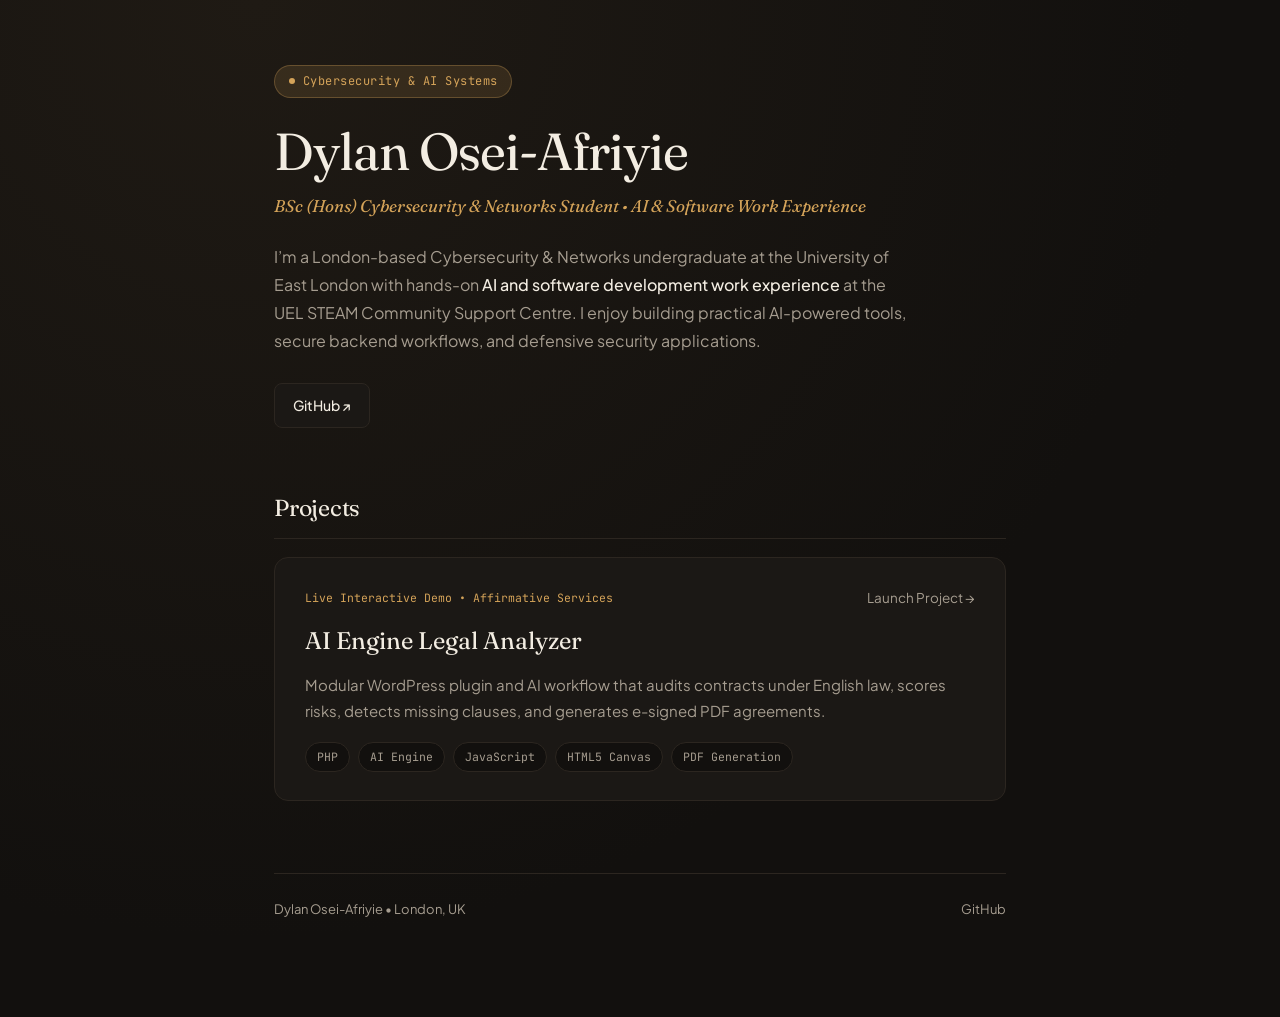
==== commit ea44f9dd: "Update role descriptions to work experience and bump stylesheet version to v=3" ====
--- a/index.html
+++ b/index.html
@@ -4,7 +4,7 @@
   <meta charset="UTF-8" />
   <meta name="viewport" content="width=device-width, initial-scale=1.0" />
   <title>Dylan Osei-Afriyie — Portfolio</title>
-  <link rel="stylesheet" href="style.css?v=2" />
+  <link rel="stylesheet" href="style.css?v=3" />
 </head>
 <body>
   <div class="container">
@@ -14,10 +14,10 @@
     </div>
 
     <h1>Dylan Osei-Afriyie</h1>
-    <div class="meta">BSc (Hons) Cybersecurity &amp; Networks &bull; Consultant &amp; AI System Lead</div>
+    <div class="meta">BSc (Hons) Cybersecurity &amp; Networks Student &bull; AI &amp; Software Work Experience</div>
 
     <p class="bio">
-      I’m a London-based Cybersecurity &amp; Networks undergraduate at the University of East London and <strong>Consultant &amp; AI System Lead</strong> at the UEL STEAM Community Support Centre. I build practical AI-powered software, secure backend workflows, and defensive security tools.
+      I’m a London-based Cybersecurity &amp; Networks undergraduate at the University of East London with hands-on <strong>AI and software development work experience</strong> at the UEL STEAM Community Support Centre. I enjoy building practical AI-powered tools, secure backend workflows, and defensive security applications.
     </p>
 
     <div class="links-row">
